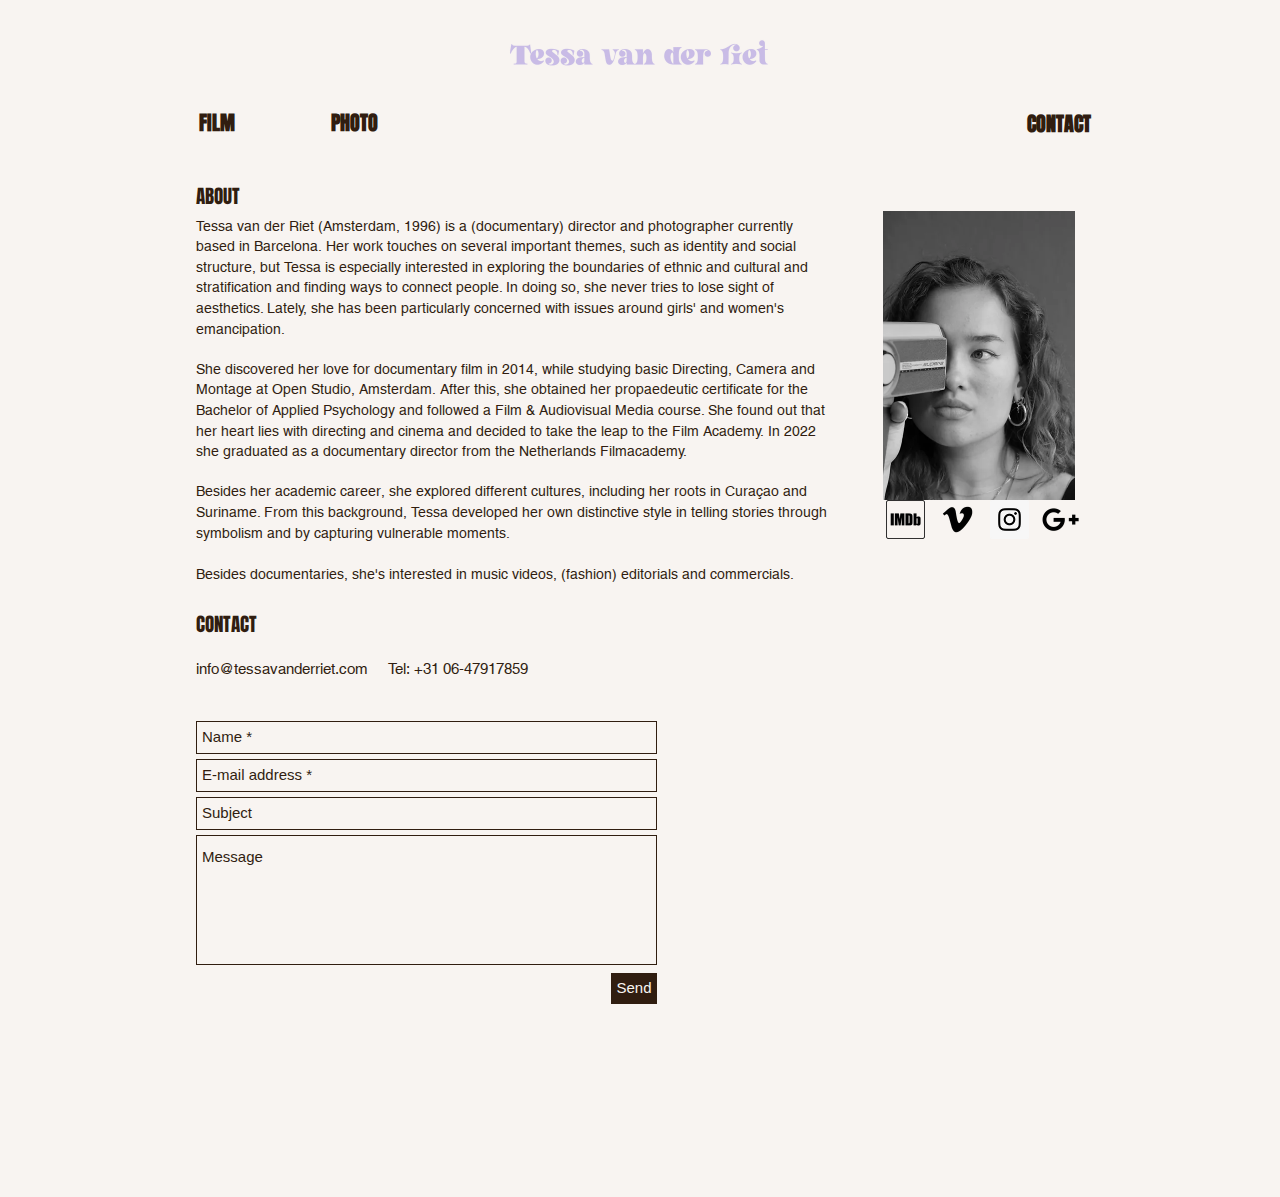
==== behind-the-camera.html @ 5d131ea7 "web icon added every page" ====
<!DOCTYPE html>
<html lang="nl">
<head>
  
  <meta charset='utf-8'>
  <meta name="viewport" content="width=device-width, initial-scale=1" id="SpixDesktopViewport" />
  <meta http-equiv="X-UA-Compatible" content="IE=edge">
  <meta name="generator" content="Spix.com Website Builder"/>

  <!-- Initial CSS -->
  <style>
    a,
    abbr,
    acronym,
    address,
    applet,
    b,
    big,
    blockquote,
    body,
    button,
    caption,
    center,
    cite,
    code,
    dd,
    del,
    dfn,
    div,
    dl,
    dt,
    em,
    fieldset,
    font,
    footer,
    form,
    h1,
    h2,
    h3,
    h4,
    h5,
    h6,
    header,
    html,
    i,
    iframe,
    img,
    ins,
    kbd,
    label,
    legend,
    li,
    nav,
    object,
    ol,
    p,
    pre,
    q,
    s,
    samp,
    section,
    small,
    span,
    strike,
    strong,
    sub,
    sup,
    table,
    tbody,
    td,
    tfoot,
    th,
    thead,
    title,
    tr,
    tt,
    u,
    ul,
    var {
      background: transparent;
      border: 0;
      margin: 0;
      outline: 0;
      padding: 0;
      vertical-align: baseline
    }
  
    body {
      font-family: Arial, Helvetica, sans-serif;
      font-size: 10px
    }
  
    input,
    select,
    textarea {
      box-sizing: border-box;
      font-family: Helvetica, Arial, sans-serif
    }
  
    ol,
    ul {
      list-style: none
    }
  
    blockquote,
    q {
      quotes: none
    }
  
    ins {
      text-decoration: none
    }
  
    del {
      text-decoration: line-through
    }
  
    table {
      border-collapse: collapse;
      border-spacing: 0
    }
  
    a {
      cursor: pointer;
      text-decoration: none
    }
  
    body,
    html {
      height: 100%
    }
  
    body {
      overflow-x: auto;
      overflow-y: scroll
    }
  
    .testStyles {
      overflow-y: hidden
    }
  
    .reset-button {
      -webkit-appearance: none;
      background: none;
      border: 0;
      color: inherit;
      font: inherit;
      line-height: normal;
      outline: 0;
      overflow: visible;
      padding: 0;
      -webkit-user-select: none;
      -moz-user-select: none;
      -ms-user-select: none
    }
  
    :focus {
      outline: none
    }
  
    body.device-mobile-optimized {
      overflow-x: hidden;
      overflow-y: scroll
    }
  
    body.device-mobile-optimized:not(.responsive) #SITE_CONTAINER {
      margin-left: auto;
      margin-right: auto;
      overflow-x: visible;
      position: relative;
      width: 320px
    }
  
    body.device-mobile-optimized:not(.responsive):not(.blockSiteScrolling) #SITE_CONTAINER {
      margin-top: 0
    }
  
    body.device-mobile-optimized>* {
      max-width: 100% !important
    }
  
    body.device-mobile-optimized #site-root {
      overflow-x: hidden;
      overflow-y: hidden
    }
  
    @supports(overflow:clip) {
      body.device-mobile-optimized.dont-overflow-hidden-site-root #site-root {
        overflow-x: clip;
        overflow-y: clip
      }
    }
  
    body.device-mobile-non-optimized #SITE_CONTAINER #site-root {
      overflow-x: hidden;
      overflow-y: auto
    }
  
    body.device-mobile-non-optimized.fullScreenMode {
      background-color: #5f6360
    }
  
    body.device-mobile-non-optimized.fullScreenMode #MOBILE_ACTIONS_MENU,
    body.device-mobile-non-optimized.fullScreenMode #SITE_BACKGROUND,
    body.device-mobile-non-optimized.fullScreenMode #site-root,
    body.fullScreenMode #Spix_ADS {
      visibility: hidden
    }
  
    body.fullScreenMode {
      overflow-x: hidden !important;
      overflow-y: hidden !important
    }
  
    body.fullScreenMode.device-mobile-optimized #TINY_MENU {
      opacity: 0;
      pointer-events: none
    }
  
    body.fullScreenMode-scrollable.device-mobile-optimized {
      overflow-x: hidden !important;
      overflow-y: auto !important
    }
  
    body.fullScreenMode-scrollable.device-mobile-optimized #masterPage,
    body.fullScreenMode-scrollable.device-mobile-optimized #site-root {
      overflow-x: hidden !important;
      overflow-y: hidden !important
    }
  
    body.fullScreenMode-scrollable.device-mobile-optimized #SITE_BACKGROUND,
    body.fullScreenMode-scrollable.device-mobile-optimized #masterPage {
      height: auto !important
    }
  
    body.fullScreenMode-scrollable.device-mobile-optimized #masterPage.mesh-layout {
      height: 0 !important
    }
  
    body.blockSiteScrolling {
      overflow: hidden;
      position: fixed;
      width: 100%
    }
  
    body.blockSiteScrolling #SITE_CONTAINER {
      margin-top: calc(var(--blocked-site-scroll-margin-top)*-1)
    }
  
    body.blockSiteScrolling:not(.responsive) #Spix_ADS {
      margin-top: var(--blocked-site-scroll-margin-top)
    }
  
    .fullScreenOverlay {
      bottom: 0;
      display: flex;
      justify-content: center;
      left: 0;
      overflow-y: hidden;
      position: fixed;
      right: 0;
      top: -60px;
      z-index: 1005
    }
  
    .fullScreenOverlay>.fullScreenOverlayContent {
      bottom: 0;
      left: 0;
      margin: 0 auto;
      overflow: hidden;
      position: absolute;
      right: 0;
      top: 60px;
      transform: translateZ(0)
    }
  
    [data-mesh-id$=centeredContent],
    [data-mesh-id$=form],
    [data-mesh-id$=inlineContent] {
      pointer-events: none;
      position: relative
    }
  
    [data-mesh-id$=-gridWrapper],
    [data-mesh-id$=-rotated-wrapper] {
      pointer-events: none
    }
  
    [data-mesh-id$=-gridContainer]>*,
    [data-mesh-id$=-rotated-wrapper]>*,
    [data-mesh-id$=inlineContent]>:not([data-mesh-id$=-gridContainer]) {
      pointer-events: auto
    }
  
    .device-mobile-optimized #masterPage.mesh-layout #SOSP_CONTAINER_CUSTOM_ID {
      grid-area: 2/1/3/2;
      -ms-grid-row: 2;
      position: relative
    }
  
    #masterPage.mesh-layout {
      -ms-grid-rows: max-content max-content min-content max-content;
      -ms-grid-columns: 100%;
      align-items: start;
      display: -ms-grid;
      display: grid;
      grid-template-columns: 100%;
      grid-template-rows: max-content max-content min-content max-content;
      justify-content: stretch
    }
  
    #masterPage.mesh-layout #PAGES_CONTAINER,
    #masterPage.mesh-layout #SITE_FOOTER-placeholder,
    #masterPage.mesh-layout #SITE_FOOTER_WRAPPER,
    #masterPage.mesh-layout #SITE_HEADER-placeholder,
    #masterPage.mesh-layout #SITE_HEADER_WRAPPER,
    #masterPage.mesh-layout #SOSP_CONTAINER_CUSTOM_ID[data-state~=mobileView],
    #masterPage.mesh-layout #soapAfterPagesContainer,
    #masterPage.mesh-layout #soapBeforePagesContainer {
      -ms-grid-row-align: start;
      -ms-grid-column-align: start;
      -ms-grid-column: 1
    }
  
    #masterPage.mesh-layout #SITE_HEADER-placeholder,
    #masterPage.mesh-layout #SITE_HEADER_WRAPPER {
      grid-area: 1/1/2/2;
      -ms-grid-row: 1
    }
  
    #masterPage.mesh-layout #PAGES_CONTAINER,
    #masterPage.mesh-layout #soapAfterPagesContainer,
    #masterPage.mesh-layout #soapBeforePagesContainer {
      grid-area: 3/1/4/2;
      -ms-grid-row: 3
    }
  
    #masterPage.mesh-layout #soapAfterPagesContainer,
    #masterPage.mesh-layout #soapBeforePagesContainer {
      width: 100%
    }
  
    #masterPage.mesh-layout #PAGES_CONTAINER {
      align-self: stretch
    }
  
    #masterPage.mesh-layout main#PAGES_CONTAINER {
      display: block
    }
  
    #masterPage.mesh-layout #SITE_FOOTER-placeholder,
    #masterPage.mesh-layout #SITE_FOOTER_WRAPPER {
      grid-area: 4/1/5/2;
      -ms-grid-row: 4
    }
  
    #masterPage.mesh-layout #SITE_PAGES,
    #masterPage.mesh-layout [data-mesh-id=PAGES_CONTAINERcenteredContent],
    #masterPage.mesh-layout [data-mesh-id=PAGES_CONTAINERinlineContent] {
      height: 100%
    }
  
    #masterPage.mesh-layout.desktop>* {
      width: 100%
    }
  
    #masterPage.mesh-layout #PAGES_CONTAINER,
    #masterPage.mesh-layout #SITE_FOOTER,
    #masterPage.mesh-layout #SITE_FOOTER_WRAPPER,
    #masterPage.mesh-layout #SITE_HEADER,
    #masterPage.mesh-layout #SITE_HEADER_WRAPPER,
    #masterPage.mesh-layout #SITE_PAGES,
    #masterPage.mesh-layout #masterPageinlineContent,
    #site-root {
      position: relative
    }
  
    #site-root {
      margin: 0 auto;
      min-height: 100%;
      top: var(--Spix-ads-top-height)
    }
  
    #site-root img:not([src]) {
      visibility: hidden
    }
  
    #site-root svg img:not([src]) {
      visibility: visible
    }
  
    body:not(.responsive) #site-root {
      min-width: var(--site-width);
      width: 100%
    }
  
    #SITE_CONTAINER {
      position: relative
    }
  
    .auto-generated-link {
      color: inherit
    }
  
    body:not([data-js-loaded]) [data-hide-prejs] {
      visibility: hidden
    }
  
    #SCROLL_TO_BOTTOM,
    #SCROLL_TO_TOP {
      height: 0
    }
  
    .has-click-trigger {
      cursor: pointer
    }
  
    [data-z-counter] {
      z-index: 0
    }
  
    [data-z-counter="0"] {
      z-index: auto
    }
  
    .SpixSiteProperties {
      -webkit-font-smoothing: antialiased;
      -moz-osx-font-smoothing: grayscale
    }
  </style>


<!-- render-head end -->
<!--render body head beginning-->

<style id="topbar">
  .YzqVVZ {
    overflow: visible;
    position: relative
  }

  .mwF7X1 {
    -webkit-backface-visibility: hidden;
    backface-visibility: hidden
  }

  .YGilLk {
    cursor: pointer
  }

  .HlRz5e {
    display: block;
    height: 100%;
    width: 100%
  }

  .HlRz5e img {
    max-width: var(--Spix-img-max-width, 100%)
  }

  .HlRz5e[data-animate-blur] img {
    filter: blur(9px);
    transition: filter .8s ease-in
  }

  .HlRz5e[data-animate-blur] img[data-load-done] {
    filter: none
  }

  .I5zqsT {
    display: block
  }

  .I5zqsT,
  .MW5IWV {
    height: 100%;
    width: 100%
  }

  .MW5IWV {
    left: 0;
    -webkit-mask-image: var(--mask-image, none);
    mask-image: var(--mask-image, none);
    -webkit-mask-position: var(--mask-position, 0);
    mask-position: var(--mask-position, 0);
    -webkit-mask-repeat: var(--mask-repeat, no-repeat);
    mask-repeat: var(--mask-repeat, no-repeat);
    -webkit-mask-size: var(--mask-size, 100%);
    mask-size: var(--mask-size, 100%);
    overflow: hidden;
    pointer-events: var(--fill-layer-background-media-pointer-events);
    position: absolute;
    top: 0
  }

  .MW5IWV.N3eg0s {
    clip: rect(0, auto, auto, 0)
  }

  .MW5IWV .Kv1aVt {
    height: 100%;
    position: absolute;
    top: 0;
    width: 100%
  }

  .MW5IWV .dLPlxY {
    height: var(--fill-layer-image-height, 100%);
    opacity: var(--fill-layer-image-opacity)
  }

  .MW5IWV .dLPlxY img {
    height: 100%;
    width: 100%
  }

  @supports(-webkit-hyphens:none) {
    .MW5IWV.N3eg0s {
      clip: auto;
      -webkit-clip-path: inset(0)
    }
  }

  .VgO9Yg {
    height: 100%
  }

  .LWbAav {
    background-color: var(--bg-overlay-color);
    background-image: var(--bg-gradient)
  }

  .K_YxMd,
  .yK6aSC {
    opacity: var(--fill-layer-video-opacity)
  }

  .NGjcJN {
    bottom: var(--media-padding-bottom);
    height: var(--media-padding-height);
    position: absolute;
    top: var(--media-padding-top);
    width: 100%
  }

  .mNGsUM {
    transform: scale(var(--scale, 1));
    transition: var(--transform-duration, transform 0s)
  }

  .K_YxMd {
    height: 100%;
    position: relative;
    width: 100%
  }

  .bX9O_S {
    -webkit-clip-path: var(--fill-layer-clip);
    clip-path: var(--fill-layer-clip)
  }

  .Z_wCwr,
  .bX9O_S {
    position: absolute;
    top: 0
  }

  .Jxk_UL img,
  .Z_wCwr,
  .bX9O_S {
    height: 100%;
    width: 100%
  }

  .K8MSra {
    opacity: 0
  }

  .K8MSra,
  .YTb3b4 {
    position: absolute;
    top: 0
  }

  .YTb3b4 {
    height: 0;
    left: 0;
    overflow: hidden;
    width: 0
  }

  .SUz0WK {
    left: 0;
    pointer-events: var(--fill-layer-background-media-pointer-events);
    position: var(--fill-layer-background-media-position)
  }

  .FNxOn5,
  .SUz0WK,
  .m4khSP {
    height: 100%;
    top: 0;
    width: 100%
  }

  .FNxOn5 {
    position: absolute
  }

  .m4khSP {
    background-color: var(--fill-layer-background-overlay-color);
    opacity: var(--fill-layer-background-overlay-blend-opacity-fallback, 1);
    position: var(--fill-layer-background-overlay-position);
    transform: var(--fill-layer-background-overlay-transform)
  }

  @supports(mix-blend-mode:overlay) {
    .m4khSP {
      mix-blend-mode: var(--fill-layer-background-overlay-blend-mode);
      opacity: var(--fill-layer-background-overlay-blend-opacity, 1)
    }
  }

  ._C0cVf {
    bottom: 0;
    left: 0;
    position: absolute;
    right: 0;
    top: 0;
    width: 100%
  }

  .hFwGTD {
    transform: translateY(-100%);
    transition: .2s ease-in
  }

  .IQgXoP {
    transition: .2s
  }

  .Nr3Nid {
    opacity: 0;
    transition: .2s ease-in
  }

  .Nr3Nid.l4oO6c {
    z-index: -1 !important
  }

  .iQuoC4 {
    opacity: 1;
    transition: .2s
  }

  .CJF7A2 {
    height: auto
  }

  .CJF7A2,
  .U4Bvut {
    position: relative;
    width: 100%
  }

  :host(:not(.device-mobile-optimized)) .G5K6X8,
  body:not(.device-mobile-optimized) .G5K6X8 {
    margin-left: calc((100% - var(--site-width))/2);
    width: var(--site-width)
  }

  .xU8fqS[data-focuscycled=active] {
    outline: 1px solid transparent
  }

  .xU8fqS[data-focuscycled=active]:not(:focus-within) {
    outline: 2px solid transparent;
    transition: outline .01s ease
  }

  .xU8fqS ._4XcTfy {
    background-color: var(--screenwidth-corvid-background-color, rgba(var(--bg, var(--color_11)), var(--alpha-bg, 1)));
    border-bottom: var(--brwb, 0) solid var(--screenwidth-corvid-border-color, rgba(var(--brd, var(--color_15)), var(--alpha-brd, 1)));
    border-top: var(--brwt, 0) solid var(--screenwidth-corvid-border-color, rgba(var(--brd, var(--color_15)), var(--alpha-brd, 1)));
    bottom: 0;
    box-shadow: var(--shd, 0 0 5px rgba(0, 0, 0, .7));
    left: 0;
    position: absolute;
    right: 0;
    top: 0
  }

  .xU8fqS .gUbusX {
    background-color: rgba(var(--bgctr, var(--color_11)), var(--alpha-bgctr, 1));
    border-radius: var(--rd, 0);
    bottom: var(--brwb, 0);
    top: var(--brwt, 0)
  }

  .xU8fqS .G5K6X8,
  .xU8fqS .gUbusX {
    left: 0;
    position: absolute;
    right: 0
  }

  .xU8fqS .G5K6X8 {
    bottom: 0;
    top: 0
  }

  :host(.device-mobile-optimized) .xU8fqS .G5K6X8,
  body.device-mobile-optimized .xU8fqS .G5K6X8 {
    left: 10px;
    right: 10px
  }

  .SPY_vo {
    pointer-events: none
  }

  .BmZ5pC {
    height: 100%;
    min-height: calc(100vh - var(--Spix-ads-height));
    min-width: var(--site-width);
    position: var(--bg-position);
    top: var(--Spix-ads-height);
    width: 100%
  }

  .zKbzSQ {
    touch-action: manipulation
  }

  .kuTaGy {
    align-items: center;
    box-sizing: border-box;
    display: flex;
    justify-content: var(--label-align);
    min-width: 100%;
    text-align: initial;
    width: -moz-max-content;
    width: max-content
  }

  .kuTaGy:before {
    max-width: var(--margin-left, 0)
  }

  .kuTaGy:after,
  .kuTaGy:before {
    align-self: stretch;
    content: "";
    flex-grow: 1
  }

  .kuTaGy:after {
    max-width: var(--margin-right, 0)
  }

  .R6ex7N {
    height: 100%
  }

  .R6ex7N .kuTaGy {
    border-radius: var(--corvid-border-radius, var(--rd, 0));
    bottom: 0;
    box-shadow: var(--shd, 0 1px 4px rgba(0, 0, 0, .6));
    left: 0;
    position: absolute;
    right: 0;
    top: 0;
    transition: var(--trans1, border-color .4s ease 0s, background-color .4s ease 0s)
  }

  .R6ex7N .kuTaGy:link,
  .R6ex7N .kuTaGy:visited {
    border-color: transparent
  }

  .R6ex7N .M3I7Z2 {
    color: var(--corvid-color, rgb(var(--txt, var(--color_15))));
    font: var(--fnt, var(--font_5));
    margin: 0;
    position: relative;
    transition: var(--trans2, color .4s ease 0s);
    white-space: nowrap
  }

  .R6ex7N[aria-disabled=false] .kuTaGy {
    background-color: var(--corvid-background-color, rgba(var(--bg, var(--color_17)), var(--alpha-bg, 1)));
    border: solid var(--corvid-border-color, rgba(var(--brd, var(--color_15)), var(--alpha-brd, 1))) var(--corvid-border-width, var(--brw, 0));
    cursor: pointer !important
  }

  :host(.device-mobile-optimized) .R6ex7N[aria-disabled=false]:active .kuTaGy,
  body.device-mobile-optimized .R6ex7N[aria-disabled=false]:active .kuTaGy {
    background-color: rgba(var(--bgh, var(--color_18)), var(--alpha-bgh, 1));
    border-color: rgba(var(--brdh, var(--color_15)), var(--alpha-brdh, 1))
  }

  :host(.device-mobile-optimized) .R6ex7N[aria-disabled=false]:active .M3I7Z2,
  body.device-mobile-optimized .R6ex7N[aria-disabled=false]:active .M3I7Z2 {
    color: rgb(var(--txth, var(--color_15)))
  }

  :host(:not(.device-mobile-optimized)) .R6ex7N[aria-disabled=false]:hover .kuTaGy,
  body:not(.device-mobile-optimized) .R6ex7N[aria-disabled=false]:hover .kuTaGy {
    background-color: rgba(var(--bgh, var(--color_18)), var(--alpha-bgh, 1));
    border-color: rgba(var(--brdh, var(--color_15)), var(--alpha-brdh, 1))
  }

  :host(:not(.device-mobile-optimized)) .R6ex7N[aria-disabled=false]:hover .M3I7Z2,
  body:not(.device-mobile-optimized) .R6ex7N[aria-disabled=false]:hover .M3I7Z2 {
    color: rgb(var(--txth, var(--color_15)))
  }

  .R6ex7N[aria-disabled=true] .kuTaGy {
    background-color: rgba(var(--bgd, 204, 204, 204), var(--alpha-bgd, 1));
    border-color: rgba(var(--brdd, 204, 204, 204), var(--alpha-brdd, 1));
    border-style: solid;
    border-width: var(--corvid-border-width, var(--brw, 0))
  }

  .R6ex7N[aria-disabled=true] .M3I7Z2 {
    color: rgb(var(--txtd, 255, 255, 255))
  }

  .U2uNPe {
    align-items: center;
    box-sizing: border-box;
    display: flex;
    justify-content: var(--label-align);
    min-width: 100%;
    text-align: initial;
    width: -moz-max-content;
    width: max-content
  }

  .U2uNPe:before {
    max-width: var(--margin-left, 0)
  }

  .U2uNPe:after,
  .U2uNPe:before {
    align-self: stretch;
    content: "";
    flex-grow: 1
  }

  .U2uNPe:after {
    max-width: var(--margin-right, 0)
  }

  .S3GIZZ[aria-disabled=false] .U2uNPe {
    cursor: pointer
  }

  :host(.device-mobile-optimized) .S3GIZZ[aria-disabled=false]:active .CQ3ICl,
  body.device-mobile-optimized .S3GIZZ[aria-disabled=false]:active .CQ3ICl {
    color: rgb(var(--txth, var(--color_15)));
    transition: var(--trans, color .4s ease 0s)
  }

  :host(:not(.device-mobile-optimized)) .S3GIZZ[aria-disabled=false]:hover .CQ3ICl,
  body:not(.device-mobile-optimized) .S3GIZZ[aria-disabled=false]:hover .CQ3ICl {
    color: rgb(var(--txth, var(--color_15)));
    transition: var(--trans, color .4s ease 0s)
  }

  .S3GIZZ .U2uNPe {
    bottom: 0;
    left: 0;
    position: absolute;
    right: 0;
    top: 0
  }

  .S3GIZZ .CQ3ICl {
    color: var(--corvid-color, rgb(var(--txt, var(--color_15))));
    font: var(--fnt, var(--font_5));
    transition: var(--trans, color .4s ease 0s);
    white-space: nowrap
  }

  .S3GIZZ[aria-disabled=true] .CQ3ICl {
    color: rgb(var(--txtd, 255, 255, 255))
  }

  :host(:not(.device-mobile-optimized)) .Lw0u6i,
  body:not(.device-mobile-optimized) .Lw0u6i {
    --display: flex;
    display: var(--display)
  }

  :host(:not(.device-mobile-optimized)) .So7Ias,
  body:not(.device-mobile-optimized) .So7Ias {
    display: flex;
    margin: 0 auto;
    position: relative;
    width: calc(100% - var(--padding)*2)
  }

  :host(:not(.device-mobile-optimized)) .So7Ias>*,
  body:not(.device-mobile-optimized) .So7Ias>* {
    flex: var(--column-flex) 1 0%;
    left: 0;
    margin-bottom: var(--padding);
    margin-left: var(--margin);
    margin-top: var(--padding);
    min-width: 0;
    position: relative;
    top: 0
  }

  :host(:not(.device-mobile-optimized)) .So7Ias>:first-child,
  body:not(.device-mobile-optimized) .So7Ias>:first-child {
    margin-left: 0
  }

  :host(.device-mobile-optimized) .So7Ias,
  body.device-mobile-optimized .So7Ias {
    display: block;
    padding: var(--padding) 0;
    position: relative
  }

  :host(.device-mobile-optimized) .So7Ias>*,
  body.device-mobile-optimized .So7Ias>* {
    margin-bottom: var(--margin);
    position: relative
  }

  :host(.device-mobile-optimized) .So7Ias>:first-child,
  body.device-mobile-optimized .So7Ias>:first-child {
    margin-top: var(--firstChildMarginTop, 0)
  }

  :host(.device-mobile-optimized) .So7Ias>:last-child,
  body.device-mobile-optimized .So7Ias>:last-child {
    margin-bottom: var(--lastChildMarginBottom, var(--margin))
  }

  .qby0Dy {
    -webkit-backface-visibility: hidden;
    backface-visibility: hidden
  }

  .dkukWC {
    --divider-pin-height__: min(1, calc(var(--divider-layers-pin-factor__) + 1));
    --divider-pin-layer-height__: var(--divider-layers-pin-factor__);
    --divider-pin-border__: min(1, calc(var(--divider-layers-pin-factor__) / -1 + 1));
    height: calc(var(--divider-height__) + var(--divider-pin-height__)*var(--divider-layers-size__)*var(--divider-layers-y__))
  }

  .dkukWC,
  .dkukWC .FRCqDF {
    left: 0;
    position: absolute;
    width: 100%
  }

  .dkukWC .FRCqDF {
    --divider-layer-i__: var(--divider-layer-i, 0);
    background-position: left calc(50% + var(--divider-offset-x__) + var(--divider-layers-x__)*var(--divider-layer-i__)) bottom;
    background-repeat: repeat-x;
    border-bottom-style: solid;
    border-bottom-width: calc(var(--divider-pin-border__)*var(--divider-layer-i__)*var(--divider-layers-y__));
    height: calc(var(--divider-height__) + var(--divider-pin-layer-height__)*var(--divider-layer-i__)*var(--divider-layers-y__));
    opacity: calc(1 - var(--divider-layer-i__)/(var(--divider-layer-i__) + 1))
  }

  .xnZvZH {
    --divider-height__: var(--divider-top-height, auto);
    --divider-offset-x__: var(--divider-top-offset-x, 0px);
    --divider-layers-size__: var(--divider-top-layers-size, 0);
    --divider-layers-y__: var(--divider-top-layers-y, 0px);
    --divider-layers-x__: var(--divider-top-layers-x, 0px);
    --divider-layers-pin-factor__: var(--divider-top-layers-pin-factor, 0);
    border-top: var(--divider-top-padding, 0) solid var(--divider-top-color, currentColor);
    opacity: var(--divider-top-opacity, 1);
    top: 0;
    transform: var(--divider-top-flip, scaleY(-1))
  }

  .xnZvZH .FRCqDF {
    background-image: var(--divider-top-image, none);
    background-size: var(--divider-top-size, contain);
    border-color: var(--divider-top-color, currentColor);
    bottom: 0;
    filter: var(--divider-top-filter, none)
  }

  .MBOSCN {
    --divider-height__: var(--divider-bottom-height, auto);
    --divider-offset-x__: var(--divider-bottom-offset-x, 0px);
    --divider-layers-size__: var(--divider-bottom-layers-size, 0);
    --divider-layers-y__: var(--divider-bottom-layers-y, 0px);
    --divider-layers-x__: var(--divider-bottom-layers-x, 0px);
    --divider-layers-pin-factor__: var(--divider-bottom-layers-pin-factor, 0);
    border-bottom: var(--divider-bottom-padding, 0) solid var(--divider-bottom-color, currentColor);
    bottom: 0;
    opacity: var(--divider-bottom-opacity, 1);
    transform: var(--divider-bottom-flip, none)
  }

  .MBOSCN .FRCqDF {
    background-image: var(--divider-bottom-image, none);
    background-size: var(--divider-bottom-size, contain);
    border-color: var(--divider-bottom-color, currentColor);
    bottom: 0;
    filter: var(--divider-bottom-filter, none)
  }

  .nTOEE9 {
    height: 100%;
    overflow: hidden;
    width: 100%
  }

  .nTOEE9.sqUyGm:hover {
    cursor: url([data-uri]), auto
  }

  .nTOEE9.C_JY0G:hover {
    cursor: url([data-uri]), auto
  }

  .rYiAuL {
    cursor: pointer
  }

  .gSXewE {
    height: 0;
    left: 0;
    overflow: hidden;
    position: absolute;
    top: 0;
    width: 0
  }

  .j7pOnl {
    box-sizing: border-box;
    height: 100%;
    width: 100%
  }

  .BI8PVQ {
    min-height: var(--image-min-height);
    min-width: var(--image-min-width)
  }

  .BI8PVQ img {
    filter: var(--filter-effect-svg-url);
    -webkit-mask-image: var(--mask-image, none);
    mask-image: var(--mask-image, none);
    -webkit-mask-position: var(--mask-position, 0);
    mask-position: var(--mask-position, 0);
    -webkit-mask-repeat: var(--mask-repeat, no-repeat);
    mask-repeat: var(--mask-repeat, no-repeat);
    -webkit-mask-size: var(--mask-size, 100% 100%);
    mask-size: var(--mask-size, 100% 100%);
    -o-object-position: var(--object-position);
    object-position: var(--object-position)
  }

  .MazNVa {
    left: var(--left, auto);
    position: var(--position-fixed, static);
    top: var(--top, auto);
    z-index: var(--z-index, auto)
  }

  .MazNVa .BI8PVQ img {
    box-shadow: 0 0 0 #000;
    position: static;
    -webkit-user-select: none;
    -moz-user-select: none;
    -ms-user-select: none;
    user-select: none
  }

  .MazNVa .j7pOnl {
    display: block;
    overflow: hidden
  }

  .MazNVa .BI8PVQ {
    overflow: hidden
  }

  .c7cMWz {
    bottom: 0;
    left: 0;
    position: absolute;
    right: 0;
    top: 0
  }

  .FVGvCX {
    height: auto;
    position: relative;
    width: 100%
  }

  body:not(.responsive) .zK7MhX {
    align-self: start;
    grid-area: 1/1/1/1;
    height: 100%;
    justify-self: stretch;
    left: 0;
    position: relative
  }

  :host(:not(.device-mobile-optimized)) .c7cMWz,
  body:not(.device-mobile-optimized) .c7cMWz {
    margin-left: calc((100% - var(--site-width))/2);
    width: var(--site-width)
  }

  .fEm0Bo .c7cMWz {
    background-color: rgba(var(--bg, var(--color_11)), var(--alpha-bg, 1));
    overflow: hidden
  }

  :host(.device-mobile-optimized) .c7cMWz,
  body.device-mobile-optimized .c7cMWz {
    left: 10px;
    right: 10px
  }

  .PFkO7r {
    bottom: 0;
    left: 0;
    position: absolute;
    right: 0;
    top: 0
  }

  .HT5ybB {
    height: auto;
    position: relative;
    width: 100%
  }

  body:not(.responsive) .dBAkHi {
    align-self: start;
    grid-area: 1/1/1/1;
    height: 100%;
    justify-self: stretch;
    left: 0;
    position: relative
  }

  :host(:not(.device-mobile-optimized)) .PFkO7r,
  body:not(.device-mobile-optimized) .PFkO7r {
    margin-left: calc((100% - var(--site-width))/2);
    width: var(--site-width)
  }

  :host(.device-mobile-optimized) .PFkO7r,
  body.device-mobile-optimized .PFkO7r {
    left: 10px;
    right: 10px
  }
</style>
<style id="info&media">
  .StylableButton2545352419__root {
    -archetype: box;
    border: none;
    box-sizing: border-box;
    cursor: pointer;
    display: block;
    height: 100%;
    min-height: 10px;
    min-width: 10px;
    padding: 0;
    touch-action: manipulation;
    width: 100%
  }

  .StylableButton2545352419__root[disabled] {
    pointer-events: none
  }

  .StylableButton2545352419__root.StylableButton2545352419--hasBackgroundColor {
    background-color: var(--corvid-background-color) !important
  }

  .StylableButton2545352419__root.StylableButton2545352419--hasBorderColor {
    border-color: var(--corvid-border-color) !important
  }

  .StylableButton2545352419__root.StylableButton2545352419--hasBorderRadius {
    border-radius: var(--corvid-border-radius) !important
  }

  .StylableButton2545352419__root.StylableButton2545352419--hasBorderWidth {
    border-width: var(--corvid-border-width) !important
  }

  .StylableButton2545352419__root.StylableButton2545352419--hasColor,
  .StylableButton2545352419__root.StylableButton2545352419--hasColor .StylableButton2545352419__label {
    color: var(--corvid-color) !important
  }

  .StylableButton2545352419__link {
    -archetype: box;
    box-sizing: border-box;
    color: #000;
    text-decoration: none
  }

  .StylableButton2545352419__container {
    align-items: center;
    display: flex;
    flex-basis: auto;
    flex-direction: row;
    flex-grow: 1;
    height: 100%;
    justify-content: center;
    overflow: hidden;
    transition: all .2s ease, visibility 0s;
    width: 100%
  }

  .StylableButton2545352419__label {
    -archetype: text;
    -controller-part-type: LayoutChildDisplayDropdown, LayoutFlexChildSpacing(first);
    max-width: 100%;
    min-width: 1.8em;
    overflow: hidden;
    text-align: center;
    text-overflow: ellipsis;
    transition: inherit;
    white-space: nowrap
  }

  .StylableButton2545352419__root.StylableButton2545352419--isMaxContent .StylableButton2545352419__label {
    text-overflow: unset
  }

  .StylableButton2545352419__root.StylableButton2545352419--isWrapText .StylableButton2545352419__label {
    min-width: 10px;
    overflow-wrap: break-word;
    white-space: break-spaces;
    word-break: break-word
  }

  .StylableButton2545352419__icon {
    -archetype: icon;
    -controller-part-type: LayoutChildDisplayDropdown, LayoutFlexChildSpacing(last);
    flex-shrink: 0;
    height: 50px;
    min-width: 1px;
    transition: inherit
  }

  .StylableButton2545352419__icon.StylableButton2545352419--override {
    display: block !important
  }

  .StylableButton2545352419__icon svg,
  .StylableButton2545352419__icon>div {
    display: flex;
    height: inherit;
    width: inherit
  }

  .Vd6aQZ {
    overflow: hidden;
    padding: 0;
    pointer-events: none;
    white-space: nowrap
  }

  .mHZSwn {
    display: none
  }

  .nDEeB0 {
    cursor: pointer
  }

  .lvxhkV {
    bottom: 0;
    left: 0;
    position: absolute;
    right: 0;
    top: 0;
    width: 100%
  }

  .QJjwEo {
    transform: translateY(-100%);
    transition: .2s ease-in
  }

  .kdBXfh {
    transition: .2s
  }

  .MP52zt {
    opacity: 0;
    transition: .2s ease-in
  }

  .MP52zt.Bhu9m5 {
    z-index: -1 !important
  }

  .LVP8Wf {
    opacity: 1;
    transition: .2s
  }

  .VrZrC0 {
    height: auto
  }

  .VrZrC0,
  .cKxVkc {
    position: relative;
    width: 100%
  }

  :host(:not(.device-mobile-optimized)) .vlM3HR,
  body:not(.device-mobile-optimized) .vlM3HR {
    margin-left: calc((100% - var(--site-width))/2);
    width: var(--site-width)
  }

  .AT7o0U[data-focuscycled=active] {
    outline: 1px solid transparent
  }

  .AT7o0U[data-focuscycled=active]:not(:focus-within) {
    outline: 2px solid transparent;
    transition: outline .01s ease
  }

  .AT7o0U .vlM3HR {
    bottom: 0;
    left: 0;
    position: absolute;
    right: 0;
    top: 0
  }

  .HlRz5e {
    display: block;
    height: 100%;
    width: 100%
  }

  .HlRz5e img {
    max-width: var(--Spix-img-max-width, 100%)
  }

  .HlRz5e[data-animate-blur] img {
    filter: blur(9px);
    transition: filter .8s ease-in
  }

  .HlRz5e[data-animate-blur] img[data-load-done] {
    filter: none
  }

  .I5zqsT {
    display: block;
    height: 100%;
    width: 100%
  }

  .WzbAF8 .mpGTIt .O6KwRn {
    display: var(--item-display);
    height: var(--item-size);
    margin: var(--item-margin);
    width: var(--item-size)
  }

  .WzbAF8 .mpGTIt .O6KwRn:last-child {
    margin: 0
  }

  .WzbAF8 .mpGTIt .O6KwRn .oRtuWN {
    display: block
  }

  .WzbAF8 .mpGTIt .O6KwRn .oRtuWN .YaS0jR {
    height: var(--item-size);
    width: var(--item-size)
  }

  .WzbAF8 .mpGTIt {
    height: 100%;
    position: absolute;
    white-space: nowrap;
    width: 100%
  }

  :host(.device-mobile-optimized) .WzbAF8 .mpGTIt,
  body.device-mobile-optimized .WzbAF8 .mpGTIt {
    white-space: normal
  }

  .sNF2R0 {
    opacity: 0
  }

  .hLoBV3 {
    transition: opacity var(--transition-duration) cubic-bezier(.37, 0, .63, 1)
  }

  .Rdf41z,
  .hLoBV3 {
    opacity: 1
  }

  .ftlZWo {
    transition: opacity var(--transition-duration) cubic-bezier(.37, 0, .63, 1)
  }

  .ATGlOr,
  .ftlZWo {
    opacity: 0
  }

  .KQSXD0 {
    transition: opacity var(--transition-duration) cubic-bezier(.64, 0, .78, 0)
  }

  .KQSXD0,
  .pagQKE {
    opacity: 1
  }

  ._6zG5H {
    opacity: 0;
    transition: opacity var(--transition-duration) cubic-bezier(.22, 1, .36, 1)
  }

  .BB49uC {
    transform: translateX(100%)
  }

  .j9xE1V {
    transition: transform var(--transition-duration) cubic-bezier(.87, 0, .13, 1)
  }

  .ICs7Rs,
  .j9xE1V {
    transform: translateX(0)
  }

  .DxijZJ {
    transition: transform var(--transition-duration) cubic-bezier(.87, 0, .13, 1)
  }

  .B5kjYq,
  .DxijZJ {
    transform: translateX(-100%)
  }

  .cJijIV {
    transition: transform var(--transition-duration) cubic-bezier(.87, 0, .13, 1)
  }

  .cJijIV,
  .hOxaWM {
    transform: translateX(0)
  }

  .T9p3fN {
    transform: translateX(100%);
    transition: transform var(--transition-duration) cubic-bezier(.87, 0, .13, 1)
  }

  .qDxYJm {
    transform: translateY(100%)
  }

  .aA9V0P {
    transition: transform var(--transition-duration) cubic-bezier(.87, 0, .13, 1)
  }

  .YPXPAS,
  .aA9V0P {
    transform: translateY(0)
  }

  .Xf2zsA {
    transition: transform var(--transition-duration) cubic-bezier(.87, 0, .13, 1)
  }

  .Xf2zsA,
  .y7Kt7s {
    transform: translateY(-100%)
  }

  .EeUgMu {
    transition: transform var(--transition-duration) cubic-bezier(.87, 0, .13, 1)
  }

  .EeUgMu,
  .fdHrtm {
    transform: translateY(0)
  }

  .WIFaG4 {
    transform: translateY(100%);
    transition: transform var(--transition-duration) cubic-bezier(.87, 0, .13, 1)
  }

  body:not(.responsive) .JshATs {
    overflow-x: clip
  }

  .fcNEqv {
    display: grid;
    grid-template-columns: 1fr;
    grid-template-rows: 1fr;
    height: 100%
  }

  .fcNEqv>div {
    align-self: stretch !important;
    justify-self: stretch !important
  }

  .u9k3ts {
    bottom: 0;
    left: 0;
    position: absolute;
    right: 0;
    top: 0
  }

  .WQ4fSJ {
    cursor: pointer
  }

  .aizuI7 {
    -webkit-tap-highlight-color: rgba(0, 0, 0, 0);
    fill: var(--fill);
    fill-opacity: var(--fill-opacity);
    stroke: var(--stroke);
    stroke-opacity: var(--stroke-opacity);
    stroke-width: var(--stroke-width);
    filter: var(--drop-shadow, none);
    opacity: var(--opacity);
    transform: var(--flip)
  }

  .aizuI7,
  .aizuI7 svg {
    bottom: 0;
    left: 0;
    position: absolute;
    right: 0;
    top: 0
  }

  .aizuI7 svg {
    height: var(--svg-calculated-height, 100%);
    margin: auto;
    padding: var(--svg-calculated-padding, 0);
    width: var(--svg-calculated-width, 100%)
  }

  .TcoJIb * {
    vector-effect: non-scaling-stroke
  }

  .R8rhQA svg,
  .elfY4_ svg {
    overflow: visible !important
  }

  @supports(-webkit-hyphens:none) {
    .aizuI7.elfY4_ {
      will-change: filter
    }
  }

  ol.font_100,
  ul.font_100 {
    color: #080808;
    font-family: "Arial, Helvetica, sans-serif", serif;
    font-size: 10px;
    font-style: normal;
    font-variant: normal;
    font-weight: 400;
    letter-spacing: normal;
    line-height: normal;
    margin: 0;
    text-decoration: none
  }

  ol.font_100 li,
  ul.font_100 li {
    margin-bottom: 12px
  }

  ol.Spix-list-text-align,
  ul.Spix-list-text-align {
    list-style-position: inside
  }

  ol.Spix-list-text-align h1,
  ol.Spix-list-text-align h2,
  ol.Spix-list-text-align h3,
  ol.Spix-list-text-align h4,
  ol.Spix-list-text-align h5,
  ol.Spix-list-text-align h6,
  ol.Spix-list-text-align p,
  ul.Spix-list-text-align h1,
  ul.Spix-list-text-align h2,
  ul.Spix-list-text-align h3,
  ul.Spix-list-text-align h4,
  ul.Spix-list-text-align h5,
  ul.Spix-list-text-align h6,
  ul.Spix-list-text-align p {
    display: inline
  }

  .dZ1L9N {
    cursor: pointer
  }

  .m0paWe {
    clip: rect(0 0 0 0);
    border: 0;
    height: 1px;
    margin: -1px;
    overflow: hidden;
    padding: 0;
    position: absolute;
    width: 1px
  }

  .tz5f0K [data-attr-richtext-marker=true] table {
    border-collapse: collapse;
    margin: 15px 0;
    width: 100%
  }

  .tz5f0K [data-attr-richtext-marker=true] table td {
    padding: 12px;
    position: relative
  }

  .tz5f0K [data-attr-richtext-marker=true] table td:after {
    border-bottom: 1px solid currentColor;
    border-left: 1px solid currentColor;
    bottom: 0;
    content: "";
    left: 0;
    opacity: .2;
    position: absolute;
    right: 0;
    top: 0
  }

  .tz5f0K [data-attr-richtext-marker=true] table tr td:last-child:after {
    border-right: 1px solid currentColor
  }

  .tz5f0K [data-attr-richtext-marker=true] table tr:first-child td:after {
    border-top: 1px solid currentColor
  }

  .Mpd2QF {
    min-height: var(--min-height);
    min-width: var(--min-width)
  }

  .Mpd2QF .RpJUy_ {
    word-wrap: break-word;
    height: 100%;
    overflow-wrap: break-word;
    position: relative;
    width: 100%
  }

  .Mpd2QF .RpJUy_ ul {
    list-style: disc inside
  }

  .Mpd2QF .RpJUy_ li {
    margin-bottom: 12px
  }

  .BaOVQ8 blockquote,
  .BaOVQ8 h1,
  .BaOVQ8 h2,
  .BaOVQ8 h3,
  .BaOVQ8 h4,
  .BaOVQ8 h5,
  .BaOVQ8 h6,
  .BaOVQ8 p {
    letter-spacing: normal;
    line-height: normal
  }

  .KriRUO {
    min-height: var(--min-height);
    min-width: var(--min-width)
  }

  .KriRUO .RpJUy_ {
    word-wrap: break-word;
    height: 100%;
    overflow-wrap: break-word;
    position: relative;
    width: 100%
  }

  .KriRUO .RpJUy_ ol,
  .KriRUO .RpJUy_ ul {
    letter-spacing: normal;
    line-height: normal;
    margin-left: .5em;
    padding-left: 1.3em
  }

  .KriRUO .RpJUy_ ol[dir=rtl],
  .KriRUO .RpJUy_ ul[dir=rtl] {
    margin-right: .5em;
    padding-right: 1.3em
  }

  .KriRUO .RpJUy_ ul {
    list-style-type: disc
  }

  .KriRUO .RpJUy_ ol {
    list-style-type: decimal
  }

  .KriRUO .RpJUy_ ol[dir=rtl],
  .KriRUO .RpJUy_ ul[dir=rtl] {
    margin-right: .5em;
    padding-right: 1.3em
  }

  .KriRUO .RpJUy_ ol ul,
  .KriRUO .RpJUy_ ul ul {
    line-height: normal;
    list-style-type: circle
  }

  .KriRUO .RpJUy_ ol ol ul,
  .KriRUO .RpJUy_ ol ul ul,
  .KriRUO .RpJUy_ ul ol ul,
  .KriRUO .RpJUy_ ul ul ul {
    line-height: normal;
    list-style-type: square
  }

  .KriRUO .RpJUy_ li {
    font-style: inherit;
    font-weight: inherit;
    letter-spacing: normal;
    line-height: inherit
  }

  .KriRUO .RpJUy_ h1,
  .KriRUO .RpJUy_ h2,
  .KriRUO .RpJUy_ h3,
  .KriRUO .RpJUy_ h4,
  .KriRUO .RpJUy_ h5,
  .KriRUO .RpJUy_ h6,
  .KriRUO .RpJUy_ p {
    letter-spacing: normal;
    line-height: normal;
    margin: 0
  }

  .KriRUO .RpJUy_ a {
    color: inherit
  }

  .BaOVQ8,
  .KcpHeO {
    word-wrap: break-word;
    min-height: var(--min-height);
    min-width: var(--min-width);
    overflow-wrap: break-word;
    pointer-events: none;
    text-align: start
  }

  .BaOVQ8>*,
  .KcpHeO>* {
    pointer-events: auto
  }

  .BaOVQ8 li,
  .KcpHeO li {
    font-style: inherit;
    font-weight: inherit;
    letter-spacing: normal;
    line-height: inherit
  }

  .BaOVQ8 ol,
  .BaOVQ8 ul,
  .KcpHeO ol,
  .KcpHeO ul {
    letter-spacing: normal;
    line-height: normal;
    margin-left: .5em;
    margin-right: 0;
    padding-left: 1.3em;
    padding-right: 0
  }

  .BaOVQ8 ul,
  .KcpHeO ul {
    list-style-type: disc
  }

  .BaOVQ8 ol,
  .KcpHeO ol {
    list-style-type: decimal
  }

  .BaOVQ8 ol ul,
  .BaOVQ8 ul ul,
  .KcpHeO ol ul,
  .KcpHeO ul ul {
    list-style-type: circle
  }

  .BaOVQ8 ol ol ul,
  .BaOVQ8 ol ul ul,
  .BaOVQ8 ul ol ul,
  .BaOVQ8 ul ul ul,
  .KcpHeO ol ol ul,
  .KcpHeO ol ul ul,
  .KcpHeO ul ol ul,
  .KcpHeO ul ul ul {
    list-style-type: square
  }

  .BaOVQ8 ol[dir=rtl],
  .BaOVQ8 ol[dir=rtl] ol,
  .BaOVQ8 ol[dir=rtl] ul,
  .BaOVQ8 ul[dir=rtl],
  .BaOVQ8 ul[dir=rtl] ol,
  .BaOVQ8 ul[dir=rtl] ul,
  .KcpHeO ol[dir=rtl],
  .KcpHeO ol[dir=rtl] ol,
  .KcpHeO ol[dir=rtl] ul,
  .KcpHeO ul[dir=rtl],
  .KcpHeO ul[dir=rtl] ol,
  .KcpHeO ul[dir=rtl] ul {
    margin-left: 0;
    margin-right: .5em;
    padding-left: 0;
    padding-right: 1.3em
  }

  .BaOVQ8 blockquote,
  .BaOVQ8 h1,
  .BaOVQ8 h2,
  .BaOVQ8 h3,
  .BaOVQ8 h4,
  .BaOVQ8 h5,
  .BaOVQ8 h6,
  .BaOVQ8 p,
  .KcpHeO blockquote,
  .KcpHeO h1,
  .KcpHeO h2,
  .KcpHeO h3,
  .KcpHeO h4,
  .KcpHeO h5,
  .KcpHeO h6,
  .KcpHeO p {
    margin: 0
  }

  .BaOVQ8 a,
  .KcpHeO a {
    color: inherit
  }

  .big2ZD {
    display: grid;
    grid-template-columns: 1fr;
    grid-template-rows: 1fr;
    height: calc(100% - var(--Spix-ads-height));
    left: 0;
    margin-top: var(--Spix-ads-height);
    position: fixed;
    top: 0;
    width: 100%
  }

  .SHHiV9,
  .big2ZD {
    pointer-events: none;
    z-index: var(--pinned-layer-in-container, var(--above-all-in-container))
  }
</style>
<style id="contactinfoboxes">
  .KvoMHf.ErucfC[type=number]::-webkit-inner-spin-button {
    -webkit-appearance: none;
    -moz-appearance: none;
    margin: 0
  }

  .MpKiNN {
    --display: flex;
    display: var(--display);
    flex-direction: column;
    min-height: 25px;
    position: relative
  }

  .MpKiNN .pUnTVX {
    height: var(--inputHeight);
    position: relative
  }

  .MpKiNN .eXvLsN {
    align-items: center;
    display: flex;
    font: var(--fntprefix, normal normal normal 16px/1.4em helvetica-w01-roman);
    justify-content: center;
    left: 0;
    max-height: 100%;
    min-height: 100%;
    position: absolute;
    top: 0;
    width: 50px
  }

  .MpKiNN .KvoMHf,
  .MpKiNN .eXvLsN {
    color: var(--corvid-color, rgb(var(--txt, var(--color_15))))
  }

  .MpKiNN .KvoMHf {
    -webkit-appearance: none;
    -moz-appearance: none;
    background-color: var(--corvid-background-color, rgba(var(--bg, 255, 255, 255), var(--alpha-bg, 1)));
    border-color: var(--corvid-border-color, rgba(var(--brd, 227, 227, 227), var(--alpha-brd, 1)));
    border-radius: var(--corvid-border-radius, var(--rd, 0));
    border-style: solid;
    border-width: var(--corvid-border-width, var(--brw, 1px));
    box-shadow: var(--shd, 0 0 0 transparent);
    box-sizing: border-box !important;
    direction: var(--dir);
    font: var(--fnt, var(--font_8));
    margin: 0;
    max-width: 100%;
    min-height: var(--inputHeight);
    padding: var(--textPadding);
    text-align: var(--textAlign);
    text-overflow: ellipsis;
    width: 100%
  }

  .MpKiNN .KvoMHf[type=number] {
    -webkit-appearance: textfield;
    -moz-appearance: textfield;
    width: 100%
  }

  .MpKiNN .KvoMHf::-moz-placeholder {
    color: rgb(var(--txt2, var(--color_15)))
  }

  .MpKiNN .KvoMHf:-ms-input-placeholder {
    color: rgb(var(--txt2, var(--color_15)))
  }

  .MpKiNN .KvoMHf::placeholder {
    color: rgb(var(--txt2, var(--color_15)))
  }

  .MpKiNN .KvoMHf:hover {
    background-color: rgba(var(--bgh, 255, 255, 255), var(--alpha-bgh, 1));
    border-color: rgba(var(--brdh, 163, 217, 246), var(--alpha-brdh, 1));
    border-style: solid;
    border-width: var(--brwh, 1px)
  }

  .MpKiNN .KvoMHf:disabled {
    background-color: rgba(var(--bgd, 204, 204, 204), var(--alpha-bgd, 1));
    border-color: rgba(var(--brdd, 163, 217, 246), var(--alpha-brdd, 1));
    border-style: solid;
    border-width: var(--brwd, 1px);
    color: rgb(var(--txtd, 255, 255, 255))
  }

  .MpKiNN:not(.LyB02C) .KvoMHf:focus {
    background-color: rgba(var(--bgf, 255, 255, 255), var(--alpha-bgf, 1));
    border-color: rgba(var(--brdf, 163, 217, 246), var(--alpha-brdf, 1));
    border-style: solid;
    border-width: var(--brwf, 1px)
  }

  .MpKiNN.LyB02C .KvoMHf:invalid {
    background-color: rgba(var(--bge, 255, 255, 255), var(--alpha-bge, 1));
    border-color: rgba(var(--brde, 163, 217, 246), var(--alpha-brde, 1));
    border-style: solid;
    border-width: var(--brwe, 1px)
  }

  .MpKiNN.LyB02C .KvoMHf:not(:invalid):focus {
    background-color: rgba(var(--bgf, 255, 255, 255), var(--alpha-bgf, 1));
    border-color: rgba(var(--brdf, 163, 217, 246), var(--alpha-brdf, 1));
    border-style: solid;
    border-width: var(--brwf, 1px)
  }

  .MpKiNN .wPeA6j {
    display: none
  }

  .MpKiNN.qzvPmW .wPeA6j {
    color: rgb(var(--txtlbl, var(--color_15)));
    direction: var(--dir);
    display: inline-block;
    font: var(--fntlbl, var(--font_8));
    line-height: 1;
    margin-bottom: var(--labelMarginBottom);
    padding: var(--labelPadding);
    text-align: var(--textAlign);
    word-break: break-word
  }

  .MpKiNN.qzvPmW.lPl_oN .wPeA6j:after {
    color: rgba(var(--txtlblrq, 0, 0, 0), var(--alpha-txtlblrq, 0));
    content: " *";
    display: var(--requiredIndicationDisplay, none)
  }

  .ZXdXNL {
    --display: flex;
    display: var(--display);
    flex-direction: column
  }

  .ZXdXNL .pUnTVX {
    display: flex;
    flex: 1;
    flex-direction: column;
    position: relative
  }

  .ZXdXNL .eXvLsN {
    align-items: center;
    display: flex;
    font: var(--fntprefix, normal normal normal 16px/1.4em helvetica-w01-roman);
    justify-content: center;
    left: 0;
    max-height: 100%;
    position: absolute;
    top: 0;
    width: 50px
  }

  .ZXdXNL .KvoMHf,
  .ZXdXNL .eXvLsN {
    color: var(--corvid-color, rgb(var(--txt, var(--color_15))));
    min-height: 100%
  }

  .ZXdXNL .KvoMHf {
    -webkit-appearance: none;
    -moz-appearance: none;
    background-color: var(--corvid-background-color, rgba(var(--bg, 255, 255, 255), var(--alpha-bg, 1)));
    border-color: var(--corvid-border-color, rgba(var(--brd, 227, 227, 227), var(--alpha-brd, 1)));
    border-radius: var(--corvid-border-radius, var(--rd, 0));
    border-style: solid;
    border-width: var(--corvid-border-width, var(--brw, 1px));
    box-shadow: var(--shd, 0 0 0 transparent);
    box-sizing: border-box !important;
    direction: var(--dir);
    flex: 1;
    font: var(--fnt, var(--font_8));
    margin: 0;
    padding: var(--textPadding);
    text-align: var(--textAlign);
    text-overflow: ellipsis;
    width: 100%
  }

  .ZXdXNL .KvoMHf[type=number] {
    -webkit-appearance: textfield;
    -moz-appearance: textfield
  }

  .ZXdXNL .KvoMHf::-moz-placeholder {
    color: rgb(var(--txt2, var(--color_15)))
  }

  .ZXdXNL .KvoMHf:-ms-input-placeholder {
    color: rgb(var(--txt2, var(--color_15)))
  }

  .ZXdXNL .KvoMHf::placeholder {
    color: rgb(var(--txt2, var(--color_15)))
  }

  .ZXdXNL .KvoMHf:hover {
    background-color: rgba(var(--bgh, 255, 255, 255), var(--alpha-bgh, 1));
    border-color: rgba(var(--brdh, 163, 217, 246), var(--alpha-brdh, 1));
    border-style: solid;
    border-width: var(--brwh, 1px)
  }

  .ZXdXNL .KvoMHf:disabled {
    background-color: rgba(var(--bgd, 204, 204, 204), var(--alpha-bgd, 1));
    border-color: rgba(var(--brdd, 163, 217, 246), var(--alpha-brdd, 1));
    border-style: solid;
    border-width: var(--brwd, 1px);
    color: rgb(var(--txtd, 255, 255, 255))
  }

  .ZXdXNL:not(.LyB02C) .KvoMHf:focus {
    background-color: rgba(var(--bgf, 255, 255, 255), var(--alpha-bgf, 1));
    border-color: rgba(var(--brdf, 163, 217, 246), var(--alpha-brdf, 1));
    border-style: solid;
    border-width: var(--brwf, 1px)
  }

  .ZXdXNL.LyB02C .KvoMHf:invalid {
    background-color: rgba(var(--bge, 255, 255, 255), var(--alpha-bge, 1));
    border-color: rgba(var(--brde, 163, 217, 246), var(--alpha-brde, 1));
    border-style: solid;
    border-width: var(--brwe, 1px)
  }

  .ZXdXNL.LyB02C .KvoMHf:not(:invalid):focus {
    background-color: rgba(var(--bgf, 255, 255, 255), var(--alpha-bgf, 1));
    border-color: rgba(var(--brdf, 163, 217, 246), var(--alpha-brdf, 1));
    border-style: solid;
    border-width: var(--brwf, 1px)
  }

  .ZXdXNL .wPeA6j {
    display: none
  }

  .ZXdXNL.qzvPmW .wPeA6j {
    color: rgb(var(--txtlbl, var(--color_15)));
    direction: var(--dir);
    display: inline-block;
    font: var(--fntlbl, var(--font_8));
    line-height: 1;
    margin-bottom: var(--labelMarginBottom);
    padding: var(--labelPadding);
    text-align: var(--textAlign);
    word-break: break-word
  }

  .ZXdXNL.qzvPmW.lPl_oN .wPeA6j:after {
    color: rgba(var(--txtlblrq, 0, 0, 0), var(--alpha-txtlblrq, 0));
    content: " *";
    display: var(--requiredIndicationDisplay, none)
  }

  .TLWrjM {
    align-items: center;
    color: rgb(var(--errorTextColor, #ff4040));
    display: flex;
    flex-direction: row;
    gap: 4px;
    padding: 8px 0 0
  }

  .TLWrjM .GIPQqH {
    flex: none;
    flex-grow: 0;
    order: 0
  }

  .TLWrjM .JNgJbf {
    display: inline-block;
    flex-grow: 0;
    font: var(--errorTextFont, var(--font_8));
    line-height: 1;
    order: 1;
    word-break: break-word
  }
</style>
<style id="messageboxx">
  .snt4Te .rEindN {
    -webkit-appearance: none;
    background-color: var(--corvid-background-color, rgba(var(--bg, 255, 255, 255), var(--alpha-bg, 1)));
    border-color: var(--corvid-border-color, rgba(var(--brd, 227, 227, 227), var(--alpha-brd, 1)));
    border-radius: var(--corvid-border-radius, var(--rd, 0));
    border-style: solid;
    border-width: var(--corvid-border-width, var(--brw, 1px));
    box-shadow: var(--shd, 0 0 0 transparent);
    box-sizing: border-box !important;
    color: var(--corvid-color, rgb(var(--txt, var(--color_15))));
    direction: var(--dir);
    display: block;
    font: var(--fnt, var(--font_8));
    height: var(--inputHeight);
    margin: 0;
    max-width: 100%;
    min-width: 100%;
    overflow-y: auto;
    padding: var(--textPadding, 3px);
    padding-top: .75em;
    resize: none;
    text-align: var(--textAlign)
  }

  .snt4Te .rEindN::-moz-placeholder {
    color: rgb(var(--txt2, var(--color_15)))
  }

  .snt4Te .rEindN:-ms-input-placeholder {
    color: rgb(var(--txt2, var(--color_15)))
  }

  .snt4Te .rEindN::placeholder {
    color: rgb(var(--txt2, var(--color_15)))
  }

  .snt4Te .rEindN:hover {
    background-color: rgba(var(--bgh, 255, 255, 255), var(--alpha-bgh, 1));
    border-color: rgba(var(--brdh, 163, 217, 246), var(--alpha-brdh, 1));
    border-style: solid;
    border-width: var(--brwh, 1px)
  }

  .snt4Te .rEindN:disabled {
    background-color: rgba(var(--bgd, 204, 204, 204), var(--alpha-bgd, 1));
    border-color: rgba(var(--brdd, 163, 217, 246), var(--alpha-brdd, 1));
    border-style: solid;
    border-width: var(--brwd, 1px);
    color: rgb(var(--txtd, 255, 255, 255))
  }

  .snt4Te:not(.pOExcs) .rEindN:focus {
    background-color: rgba(var(--bgf, 255, 255, 255), var(--alpha-bgf, 1));
    border-color: rgba(var(--brdf, 163, 217, 246), var(--alpha-brdf, 1));
    border-style: solid;
    border-width: var(--brwf, 1px)
  }

  .snt4Te.pOExcs .rEindN:invalid {
    background-color: rgba(var(--bge, 255, 255, 255), var(--alpha-bge, 1));
    border-color: rgba(var(--brde, 163, 217, 246), var(--alpha-brde, 1));
    border-style: solid;
    border-width: var(--brwe, 1px)
  }

  .snt4Te.pOExcs .rEindN:not(:invalid):focus {
    background-color: rgba(var(--bgf, 255, 255, 255), var(--alpha-bgf, 1));
    border-color: rgba(var(--brdf, 163, 217, 246), var(--alpha-brdf, 1));
    border-style: solid;
    border-width: var(--brwf, 1px)
  }

  .snt4Te .PSkPrR {
    display: none
  }

  .snt4Te.oKe0Po .PSkPrR {
    box-sizing: border-box;
    color: rgb(var(--txtlbl, var(--color_15)));
    direction: var(--dir);
    display: inline-block;
    font: var(--fntlbl, var(--font_8));
    line-height: 1;
    margin-bottom: var(--labelMarginBottom, 14px);
    padding: var(--labelPadding, 0);
    text-align: var(--textAlign);
    width: 100%;
    word-break: break-word
  }

  .snt4Te.oKe0Po.NyPO4H .PSkPrR:after {
    color: rgba(var(--txtlblrq, 0, 0, 0), var(--alpha-txtlblrq, 0));
    content: " *";
    display: var(--requiredIndicationDisplay, none)
  }

  .lk9PkF {
    --display: flex;
    display: var(--display);
    flex-direction: column
  }

  .lk9PkF .rEindN {
    -webkit-appearance: none;
    background-color: var(--corvid-background-color, rgba(var(--bg, 255, 255, 255), var(--alpha-bg, 1)));
    border-color: var(--corvid-border-color, rgba(var(--brd, 227, 227, 227), var(--alpha-brd, 1)));
    border-radius: var(--corvid-border-radius, var(--rd, 0));
    border-style: solid;
    border-width: var(--corvid-border-width, var(--brw, 1px));
    box-shadow: var(--shd, 0 0 0 transparent);
    box-sizing: border-box !important;
    color: var(--corvid-color, rgb(var(--txt, var(--color_15))));
    direction: var(--dir);
    flex: 1;
    font: var(--fnt, var(--font_8));
    height: 100%;
    margin: 0;
    overflow-y: auto;
    padding: var(--textPadding, 3px);
    resize: none;
    text-align: var(--textAlign);
    width: 100%
  }

  .lk9PkF .rEindN::-moz-placeholder {
    color: rgb(var(--txt2, var(--color_15)))
  }

  .lk9PkF .rEindN:-ms-input-placeholder {
    color: rgb(var(--txt2, var(--color_15)))
  }

  .lk9PkF .rEindN::placeholder {
    color: rgb(var(--txt2, var(--color_15)))
  }

  .lk9PkF .rEindN:hover {
    background-color: rgba(var(--bgh, 255, 255, 255), var(--alpha-bgh, 1));
    border-color: rgba(var(--brdh, 163, 217, 246), var(--alpha-brdh, 1));
    border-style: solid;
    border-width: var(--brwh, 1px)
  }

  .lk9PkF .rEindN:disabled {
    background-color: rgba(var(--bgd, 204, 204, 204), var(--alpha-bgd, 1));
    border-color: rgba(var(--brdd, 163, 217, 246), var(--alpha-brdd, 1));
    border-style: solid;
    border-width: var(--brwd, 1px);
    color: rgb(var(--txtd, 255, 255, 255))
  }

  .lk9PkF:not(.pOExcs) .rEindN:focus {
    background-color: rgba(var(--bgf, 255, 255, 255), var(--alpha-bgf, 1));
    border-color: rgba(var(--brdf, 163, 217, 246), var(--alpha-brdf, 1));
    border-style: solid;
    border-width: var(--brwf, 1px)
  }

  .lk9PkF.pOExcs .rEindN:invalid {
    background-color: rgba(var(--bge, 255, 255, 255), var(--alpha-bge, 1));
    border-color: rgba(var(--brde, 163, 217, 246), var(--alpha-brde, 1));
    border-style: solid;
    border-width: var(--brwe, 1px)
  }

  .lk9PkF.pOExcs .rEindN:not(:invalid):focus {
    background-color: rgba(var(--bgf, 255, 255, 255), var(--alpha-bgf, 1));
    border-color: rgba(var(--brdf, 163, 217, 246), var(--alpha-brdf, 1));
    border-style: solid;
    border-width: var(--brwf, 1px)
  }

  .lk9PkF .PSkPrR {
    display: none
  }

  .lk9PkF.oKe0Po .PSkPrR {
    box-sizing: border-box;
    color: rgb(var(--txtlbl, var(--color_15)));
    direction: var(--dir);
    display: inline-block;
    font: var(--fntlbl, var(--font_8));
    line-height: 1;
    margin-bottom: var(--labelMarginBottom, 14px);
    padding: var(--labelPadding, 0);
    text-align: var(--textAlign);
    width: 100%;
    word-break: break-word
  }

  .lk9PkF.oKe0Po.NyPO4H .PSkPrR:after {
    color: rgba(var(--txtlblrq, 0, 0, 0), var(--alpha-txtlblrq, 0));
    content: " *";
    display: var(--requiredIndicationDisplay, none)
  }

  .TLWrjM {
    align-items: center;
    color: rgb(var(--errorTextColor, #ff4040));
    display: flex;
    flex-direction: row;
    gap: 4px;
    padding: 8px 0 0
  }

  .TLWrjM .GIPQqH {
    flex: none;
    flex-grow: 0;
    order: 0
  }

  .TLWrjM .JNgJbf {
    display: inline-block;
    flex-grow: 0;
    font: var(--errorTextFont, var(--font_8));
    line-height: 1;
    order: 1;
    word-break: break-word
  }
</style>


<title>CONTACT | tessavanderriet</title>
  <link rel="canonical" href="behind-the-camera.html"/>
  <link rel="icon" href="images/logo.png">
  <meta property="og:title" content="CONTACT | tessavanderriet"/>
  <meta property="og:url" content="https://www.tessavanderriet.com/behind-the-camera.html"/>
  <meta property="og:site_name" content="tessavanderriet"/>
  <meta property="og:type" content="website"/>
  <meta name="twitter:card" content="summary_large_image"/>
  <meta name="twitter:title" content="CONTACT | tessavanderriet"/>


<pages-css id="pages-css">
  <style id="css_masterPage">
    #masterPage:not(.landingPage) #PAGES_CONTAINER {
      margin-top: 0px;
      margin-bottom: 0px;
    }

    #masterPage.landingPage #SITE_FOOTER {
      display: none;
    }

    #masterPage.landingPage #SITE_HEADER {
      display: none;
    }

    #masterPage.landingPage #SITE_HEADER-placeholder {
      display: none;
    }

    #masterPage.landingPage #SITE_FOOTER-placeholder {
      display: none;
    }

    #SITE_FOOTER {
      --pinned-layer-in-container: 50;
      --above-all-in-container: 49;
    }

    #PAGES_CONTAINER {
      --pinned-layer-in-container: 51;
      --above-all-in-container: 49;
    }

    #SITE_HEADER {
      z-index: 49;
      --above-all-in-container: 10000;
    }
	:root,:host{--color_0:255,255,255;--color_44:248,244,241;--color_22:237,221,240;--color_1:255,255,255;--color_2:0,0,0;--color_3:237,28,36;--color_4:0,136,203;--color_5:255,203,5;--color_6:114,114,114;--color_7:176,176,176;--color_8:255,255,255;--color_23:230,199,235;--color_9:114,114,114;--color_10:176,176,176;--color_11:248,244,241;--color_12:198,195,193;--color_13:149,146,145;--color_14:99,98,96;--color_15:48,29,16;--color_16:224,184,165;--color_17:194,141,116;--color_18:163,74,33;--color_24:184,159,188;--color_19:109,49,22;--color_20:54,25,11;--color_25:132,115,135;--color_26:250,216,197;--color_27:247,183,151;--color_28:247,146,94;--color_29:124,73,47;--color_30:62,37,24;--color_31:242,229,228;--color_32:242,217,216;--color_33:243,199,196;--color_34:194,159,157;--color_35:146,119,118;--color_36:248,244,241;--color_37:48,29,16;--color_38:198,195,193;--color_39:149,146,145;--color_40:99,98,96;--font_0:normal normal bold 40px/1.4em raleway,sans-serif;--color_41:163,74,33;--color_45:48,29,16;--color_46:48,29,16;--color_47:198,195,193;--color_48:163,74,33;--color_49:163,74,33;--color_50:248,244,241;--color_51:248,244,241;--color_52:163,74,33;--color_53:163,74,33;--color_54:149,146,145;--color_55:149,146,145;--color_56:248,244,241;--color_57:248,244,241;--color_58:163,74,33;--color_42:48,29,16;--color_59:248,244,241;--color_60:163,74,33;--color_61:163,74,33;--color_62:248,244,241;--color_63:248,244,241;--font_1:normal normal normal 15px/1.4em raleway,sans-serif;--font_2:normal normal bold 36px/1.4em raleway,sans-serif;--font_3:normal normal normal 60px/1.4em raleway,sans-serif;--font_4:normal normal normal 30px/1.4em raleway,sans-serif;--font_5:normal normal normal 22px/1.4em raleway,sans-serif;--font_6:normal normal normal 19px/1.4em raleway,sans-serif;--font_7:normal normal normal 15px/1.4em raleway,sans-serif;--color_64:149,146,145;--color_21:243,235,245;--font_8:normal normal normal 14px/1.4em din-next-w01-light,din-next-w02-light,din-next-w10-light,sans-serif;--font_9:normal normal normal 13px/1.4em din-next-w01-light,din-next-w02-light,din-next-w10-light,sans-serif;--font_10:normal normal normal 10px/1.4em din-next-w01-light,din-next-w02-light,din-next-w10-light,sans-serif;--Spix-ads-height:0px;--Spix-ads-top-height:0px;--site-width:980px;--above-all-z-index:100000;--portals-z-index:100001;-webkit-font-smoothing:antialiased;-moz-osx-font-smoothing:grayscale;--minViewportSize:320;--color_65:149,146,145;--color_43:149,146,145;--maxViewportSize:1920}.font_0{font:var(--font_0);color:rgb(var(--color_15));letter-spacing:0em}.font_1{font:var(--font_1);color:rgb(var(--color_14));letter-spacing:0em}.font_2{font:var(--font_2);color:rgb(var(--color_14));letter-spacing:0em}.font_3{font:var(--font_3);color:rgb(var(--color_15));letter-spacing:0em}.font_4{font:var(--font_4);color:rgb(var(--color_15));letter-spacing:0em}.font_5{font:var(--font_5);color:rgb(var(--color_15));letter-spacing:0em}.font_6{font:var(--font_6);color:rgb(var(--color_15));letter-spacing:0em}.font_7{font:var(--font_7);color:rgb(var(--color_15));letter-spacing:0em}.font_8{font:var(--font_8);color:rgb(var(--color_15));letter-spacing:0em}.font_9{font:var(--font_9);color:rgb(var(--color_15));letter-spacing:0em}.font_10{font:var(--font_10);color:rgb(var(--color_15));letter-spacing:0em}.color_0{color:rgb(var(--color_0))}.color_1{color:rgb(var(--color_1))}.color_2{color:rgb(var(--color_2))}.color_3{color:rgb(var(--color_3))}.color_4{color:rgb(var(--color_4))}.color_5{color:rgb(var(--color_5))}.color_6{color:rgb(var(--color_6))}.color_7{color:rgb(var(--color_7))}.color_8{color:rgb(var(--color_8))}.color_9{color:rgb(var(--color_9))}.color_10{color:rgb(var(--color_10))}.color_11{color:rgb(var(--color_11))}.color_12{color:rgb(var(--color_12))}.color_13{color:rgb(var(--color_13))}.color_14{color:rgb(var(--color_14))}.color_15{color:rgb(var(--color_15))}.color_16{color:rgb(var(--color_16))}.color_17{color:rgb(var(--color_17))}.color_18{color:rgb(var(--color_18))}.color_19{color:rgb(var(--color_19))}.color_20{color:rgb(var(--color_20))}.color_21{color:rgb(var(--color_21))}.color_22{color:rgb(var(--color_22))}.color_23{color:rgb(var(--color_23))}.color_24{color:rgb(var(--color_24))}.color_25{color:rgb(var(--color_25))}.color_26{color:rgb(var(--color_26))}.color_27{color:rgb(var(--color_27))}.color_28{color:rgb(var(--color_28))}.color_29{color:rgb(var(--color_29))}.color_30{color:rgb(var(--color_30))}.color_31{color:rgb(var(--color_31))}.color_32{color:rgb(var(--color_32))}.color_33{color:rgb(var(--color_33))}.color_34{color:rgb(var(--color_34))}.color_35{color:rgb(var(--color_35))}.color_36{color:rgb(var(--color_36))}.color_37{color:rgb(var(--color_37))}.color_38{color:rgb(var(--color_38))}.color_39{color:rgb(var(--color_39))}.color_40{color:rgb(var(--color_40))}.color_41{color:rgb(var(--color_41))}.color_42{color:rgb(var(--color_42))}.color_43{color:rgb(var(--color_43))}.color_44{color:rgb(var(--color_44))}.color_45{color:rgb(var(--color_45))}.color_46{color:rgb(var(--color_46))}.color_47{color:rgb(var(--color_47))}.color_48{color:rgb(var(--color_48))}.color_49{color:rgb(var(--color_49))}.color_50{color:rgb(var(--color_50))}.color_51{color:rgb(var(--color_51))}.color_52{color:rgb(var(--color_52))}.color_53{color:rgb(var(--color_53))}.color_54{color:rgb(var(--color_54))}.color_55{color:rgb(var(--color_55))}.color_56{color:rgb(var(--color_56))}.color_57{color:rgb(var(--color_57))}.color_58{color:rgb(var(--color_58))}.color_59{color:rgb(var(--color_59))}.color_60{color:rgb(var(--color_60))}.color_61{color:rgb(var(--color_61))}.color_62{color:rgb(var(--color_62))}.color_63{color:rgb(var(--color_63))}.color_64{color:rgb(var(--color_64))}.color_65{color:rgb(var(--color_65))}.backcolor_0{background-color:rgb(var(--color_0))}.backcolor_1{background-color:rgb(var(--color_1))}.backcolor_2{background-color:rgb(var(--color_2))}.backcolor_3{background-color:rgb(var(--color_3))}.backcolor_4{background-color:rgb(var(--color_4))}.backcolor_5{background-color:rgb(var(--color_5))}.backcolor_6{background-color:rgb(var(--color_6))}.backcolor_7{background-color:rgb(var(--color_7))}.backcolor_8{background-color:rgb(var(--color_8))}.backcolor_9{background-color:rgb(var(--color_9))}.backcolor_10{background-color:rgb(var(--color_10))}.backcolor_11{background-color:rgb(var(--color_11))}.backcolor_12{background-color:rgb(var(--color_12))}.backcolor_13{background-color:rgb(var(--color_13))}.backcolor_14{background-color:rgb(var(--color_14))}.backcolor_15{background-color:rgb(var(--color_15))}.backcolor_16{background-color:rgb(var(--color_16))}.backcolor_17{background-color:rgb(var(--color_17))}.backcolor_18{background-color:rgb(var(--color_18))}.backcolor_19{background-color:rgb(var(--color_19))}.backcolor_20{background-color:rgb(var(--color_20))}.backcolor_21{background-color:rgb(var(--color_21))}.backcolor_22{background-color:rgb(var(--color_22))}.backcolor_23{background-color:rgb(var(--color_23))}.backcolor_24{background-color:rgb(var(--color_24))}.backcolor_25{background-color:rgb(var(--color_25))}.backcolor_26{background-color:rgb(var(--color_26))}.backcolor_27{background-color:rgb(var(--color_27))}.backcolor_28{background-color:rgb(var(--color_28))}.backcolor_29{background-color:rgb(var(--color_29))}.backcolor_30{background-color:rgb(var(--color_30))}.backcolor_31{background-color:rgb(var(--color_31))}.backcolor_32{background-color:rgb(var(--color_32))}.backcolor_33{background-color:rgb(var(--color_33))}.backcolor_34{background-color:rgb(var(--color_34))}.backcolor_35{background-color:rgb(var(--color_35))}.backcolor_36{background-color:rgb(var(--color_36))}.backcolor_37{background-color:rgb(var(--color_37))}.backcolor_38{background-color:rgb(var(--color_38))}.backcolor_39{background-color:rgb(var(--color_39))}.backcolor_40{background-color:rgb(var(--color_40))}.backcolor_41{background-color:rgb(var(--color_41))}.backcolor_42{background-color:rgb(var(--color_42))}.backcolor_43{background-color:rgb(var(--color_43))}.backcolor_44{background-color:rgb(var(--color_44))}.backcolor_45{background-color:rgb(var(--color_45))}.backcolor_46{background-color:rgb(var(--color_46))}.backcolor_47{background-color:rgb(var(--color_47))}.backcolor_48{background-color:rgb(var(--color_48))}.backcolor_49{background-color:rgb(var(--color_49))}.backcolor_50{background-color:rgb(var(--color_50))}.backcolor_51{background-color:rgb(var(--color_51))}.backcolor_52{background-color:rgb(var(--color_52))}.backcolor_53{background-color:rgb(var(--color_53))}.backcolor_54{background-color:rgb(var(--color_54))}.backcolor_55{background-color:rgb(var(--color_55))}.backcolor_56{background-color:rgb(var(--color_56))}.backcolor_57{background-color:rgb(var(--color_57))}.backcolor_58{background-color:rgb(var(--color_58))}.backcolor_59{background-color:rgb(var(--color_59))}.backcolor_60{background-color:rgb(var(--color_60))}.backcolor_61{background-color:rgb(var(--color_61))}.backcolor_62{background-color:rgb(var(--color_62))}.backcolor_63{background-color:rgb(var(--color_63))}.backcolor_64{background-color:rgb(var(--color_64))}.backcolor_65{background-color:rgb(var(--color_65))}#SITE_CONTAINER.focus-ring-active :not(.has-custom-focus):not(.ignore-focus):not([tabindex="-1"]):focus, #SITE_CONTAINER.focus-ring-active :not(.has-custom-focus):not(.ignore-focus):not([tabindex="-1"]):focus ~ .SpixSdkShowFocusOnSibling{box-shadow:0 0 0 1px #ffffff, 0 0 0 3px #116dff !important;z-index:1}[data-mesh-id=SITE_FOOTERinlineContent]{height:auto;width:100%;position:static;min-height:192px}[data-mesh-id=SITE_HEADERinlineContent]{height:auto;width:100%;display:flex}[data-mesh-id=SITE_HEADERinlineContent-gridContainer]{position:static;display:grid;height:auto;width:100%;min-height:auto;margin-bottom:-5px;grid-template-rows:min-content 1fr;grid-template-columns:100%}[data-mesh-id=SITE_HEADERinlineContent-gridContainer] > [id="comp-kmt2b2i2"]{position:relative;margin:26px 0px 21px calc((100% - 980px) * 0.5);left:357px;grid-area:1 / 1 / 2 / 2;justify-self:start;align-self:start}[data-mesh-id=SITE_HEADERinlineContent-gridContainer] > [id="comp-kowv06to"]{position:relative;margin:4px 0px 5px calc((100% - 980px) * 0.5);left:0px;grid-area:2 / 1 / 3 / 2;justify-self:start;align-self:start}[data-mesh-id=SITE_HEADERinlineContent-gridContainer] > [id="comp-kowuz5rz"]{position:relative;margin:0px 0px 0px calc((100% - 980px) * 0.5);left:133px;grid-area:2 / 1 / 3 / 2;justify-self:start;align-self:start}[data-mesh-id=SITE_HEADERinlineContent-gridContainer] > [id="comp-j7lqyrcu"]{position:relative;margin:5px 0px 4px calc((100% - 980px) * 0.5);left:838px;grid-area:2 / 1 / 3 / 2;justify-self:start;align-self:start}#comp-kmt2b2i2{width:264px;height:56px}#comp-kowv06to{width:133px;height:31px}#comp-kowuz5rz{width:142px;height:40px}#comp-j7lqyrcu{width:142px;height:31px}#masterPage{left:0;margin-left:0;width:100%;min-width:980px}#SITE_FOOTER{left:0;margin-left:0;width:100%;min-width:980px}#PAGES_CONTAINER{left:0;margin-left:0;width:100%;min-width:980px}#SITE_HEADER{left:0;margin-left:0;width:100%;min-width:980px}#SITE_PAGES{left:0;margin-left:0;width:100%;min-width:980px}
	@font-face {
  font-family: 'Raleway';
  font-style: italic;
  font-weight: 400;
  src: url("fonts/Ralewayitalic_KWxWMT.woff2") format('woff2');
  unicode-range: U+0460-052F, U+1C80-1C88, U+20B4, U+2DE0-2DFF, U+A640-A69F, U+FE2E-FE2F;
font-display: block;
}
@font-face {
  font-family: 'Raleway';
  font-style: italic;
  font-weight: 400;
  src: url("fonts/Ralewayitalic_KWxWMT.woff2") format('woff2');
  unicode-range: U+0400-045F, U+0490-0491, U+04B0-04B1, U+2116;
font-display: block;
}
@font-face {
  font-family: 'Raleway';
  font-style: italic;
  font-weight: 400;
  src: url("fonts/Ralewayitalic_KWxWMT.woff2") format('woff2');
  unicode-range: U+0102-0103, U+0110-0111, U+0128-0129, U+0168-0169, U+01A0-01A1, U+01AF-01B0, U+1EA0-1EF9, U+20AB;
font-display: block;
}
@font-face {
  font-family: 'Raleway';
  font-style: italic;
  font-weight: 400;
  src: url("fonts/Ralewayitalic_KWxWMT.woff2") format('woff2');
  unicode-range: U+0100-024F, U+0259, U+1E00-1EFF, U+2020, U+20A0-20AB, U+20AD-20CF, U+2113, U+2C60-2C7F, U+A720-A7FF;
font-display: block;
}
@font-face {
  font-family: 'Raleway';
  font-style: italic;
  font-weight: 400;
  src: url("fonts/Ralewayitalic2_KWxQ.woff2") format('woff2');
  unicode-range: U+0000-00FF, U+0131, U+0152-0153, U+02BB-02BC, U+02C6, U+02DA, U+02DC, U+2000-206F, U+2074, U+20AC, U+2122, U+2191, U+2193, U+2212, U+2215, U+FEFF, U+FFFD;
font-display: block;
}
@font-face {
  font-family: 'Raleway';
  font-style: italic;
  font-weight: 700;
  src: url("fonts/Ralewayitalic_KWxWMT.woff2") format('woff2');
  unicode-range: U+0460-052F, U+1C80-1C88, U+20B4, U+2DE0-2DFF, U+A640-A69F, U+FE2E-FE2F;
font-display: block;
}
@font-face {
  font-family: 'Raleway';
  font-style: italic;
  font-weight: 700;
  src: url("fonts/Ralewayitalic_KWxWMT.woff2") format('woff2');
  unicode-range: U+0400-045F, U+0490-0491, U+04B0-04B1, U+2116;
font-display: block;
}
@font-face {
  font-family: 'Raleway';
  font-style: italic;
  font-weight: 700;
  src: url("fonts/Ralewayitalic_KWxWMT.woff2") format('woff2');
  unicode-range: U+0102-0103, U+0110-0111, U+0128-0129, U+0168-0169, U+01A0-01A1, U+01AF-01B0, U+1EA0-1EF9, U+20AB;
font-display: block;
}
@font-face {
  font-family: 'Raleway';
  font-style: italic;
  font-weight: 700;
  src: url("fonts/Ralewayitalic_KWxWMT.woff2") format('woff2');
  unicode-range: U+0100-024F, U+0259, U+1E00-1EFF, U+2020, U+20A0-20AB, U+20AD-20CF, U+2113, U+2C60-2C7F, U+A720-A7FF;
font-display: block;
}
@font-face {
  font-family: 'Raleway';
  font-style: italic;
  font-weight: 700;
  src: url("fonts/Ralewayitalic2_KWxQ.woff2") format('woff2');
  unicode-range: U+0000-00FF, U+0131, U+0152-0153, U+02BB-02BC, U+02C6, U+02DA, U+02DC, U+2000-206F, U+2074, U+20AC, U+2122, U+2191, U+2193, U+2212, U+2215, U+FEFF, U+FFFD;
font-display: block;
}
@font-face {
  font-family: 'Raleway';
  font-style: normal;
  font-weight: 400;
  src: url("fonts/Ralewaynormal_ttDfCmxA.woff2") format('woff2');
  unicode-range: U+0460-052F, U+1C80-1C88, U+20B4, U+2DE0-2DFF, U+A640-A69F, U+FE2E-FE2F;
font-display: block;
}
@font-face {
  font-family: 'Raleway';
  font-style: normal;
  font-weight: 400;
  src: url("fonts/Ralewaynormal_ttDfCmxA.woff2") format('woff2');
  unicode-range: U+0400-045F, U+0490-0491, U+04B0-04B1, U+2116;
font-display: block;
}
@font-face {
  font-family: 'Raleway';
  font-style: normal;
  font-weight: 400;
  src: url("fonts/Ralewaynormal_ttDfCmxA.woff2") format('woff2');
  unicode-range: U+0102-0103, U+0110-0111, U+0128-0129, U+0168-0169, U+01A0-01A1, U+01AF-01B0, U+1EA0-1EF9, U+20AB;
font-display: block;
}
@font-face {
  font-family: 'Raleway';
  font-style: normal;
  font-weight: 400;
  src: url("fonts/Ralewaynormal_ttDfCmxA.woff2") format('woff2');
  unicode-range: U+0100-024F, U+0259, U+1E00-1EFF, U+2020, U+20A0-20AB, U+20AD-20CF, U+2113, U+2C60-2C7F, U+A720-A7FF;
font-display: block;
}
@font-face {
  font-family: 'Raleway';
  font-style: normal;
  font-weight: 400;
  src: url("fonts/Ralewaynormal_ttDfCmxA.woff2") format('woff2');
  unicode-range: U+0000-00FF, U+0131, U+0152-0153, U+02BB-02BC, U+02C6, U+02DA, U+02DC, U+2000-206F, U+2074, U+20AC, U+2122, U+2191, U+2193, U+2212, U+2215, U+FEFF, U+FFFD;
font-display: block;
}
@font-face {
  font-family: 'Raleway';
  font-style: normal;
  font-weight: 700;
  src: url("fonts/Ralewaynormal_ttDfCmxA.woff2") format('woff2');
  unicode-range: U+0460-052F, U+1C80-1C88, U+20B4, U+2DE0-2DFF, U+A640-A69F, U+FE2E-FE2F;
font-display: block;
}
@font-face {
  font-family: 'Raleway';
  font-style: normal;
  font-weight: 700;
  src: url("fonts/Ralewaynormal_ttDfCmxA.woff2") format('woff2');
  unicode-range: U+0400-045F, U+0490-0491, U+04B0-04B1, U+2116;
font-display: block;
}
@font-face {
  font-family: 'Raleway';
  font-style: normal;
  font-weight: 700;
  src: url("fonts/Ralewaynormal_ttDfCmxA.woff2") format('woff2');
  unicode-range: U+0102-0103, U+0110-0111, U+0128-0129, U+0168-0169, U+01A0-01A1, U+01AF-01B0, U+1EA0-1EF9, U+20AB;
font-display: block;
}
@font-face {
  font-family: 'Raleway';
  font-style: normal;
  font-weight: 700;
  src: url("fonts/Ralewaynormal_ttDfCmxA.woff2") format('woff2');
  unicode-range: U+0100-024F, U+0259, U+1E00-1EFF, U+2020, U+20A0-20AB, U+20AD-20CF, U+2113, U+2C60-2C7F, U+A720-A7FF;
font-display: block;
}
@font-face {
  font-family: 'Raleway';
  font-style: normal;
  font-weight: 700;
  src: url("fonts/Ralewaynormal_ttDfCmxA.woff2") format('woff2');
  unicode-range: U+0000-00FF, U+0131, U+0152-0153, U+02BB-02BC, U+02C6, U+02DA, U+02DC, U+2000-206F, U+2074, U+20AC, U+2122, U+2191, U+2193, U+2212, U+2215, U+FEFF, U+FFFD;
font-display: block;
}
@font-face {
    font-family: "DIN-Next-W01-Light";
    src: url("fonts/DINNext-W1Light.eot");
    src: url("fonts/DINNext-W1Light.eot") format("eot"),url("fonts/DINNext-W1Light.woff") format("woff");
font-display: block;
}
@font-face {
    font-family: "DIN-Next-W02-Light";
    src: url("fonts/DINNext_W2Light.eot");
    src: url("fonts/DINNext_W2Light.eot") format("eot"),url("fonts/DINNext_W2Light.woff") format("woff");
font-display: block;
}
@font-face {
    font-family: "DIN-Next-W10-Light";
    src: url("fonts/DINNext_W10Light.eot");
    src: url("fonts/DINNext_W10Light.eot") format("eot"),url("fonts/DINNext_W10Light.woff") format("woff");
font-display: block;
}
@font-face {
font-family: 'Anton';
font-style: normal;
font-weight: 400;
src: local('Anton Regular'), local('Anton-Regular'), url("fonts/Anton_C8CSKlvPfE.woff2") format('woff2');
unicode-range: U+0102-0103, U+0110-0111, U+1EA0-1EF9, U+20AB;
font-display: block;
}
@font-face {
font-family: 'Anton';
font-style: normal;
font-weight: 400;
src: local('Anton Regular'), local('Anton-Regular'), url("fonts/Anton_C8CSKlvPfE.woff2") format('woff2');
unicode-range: U+0100-024F, U+0259, U+1E00-1EFF, U+2020, U+20A0-20AB, U+20AD-20CF, U+2113, U+2C60-2C7F, U+A720-A7FF;
font-display: block;
}
@font-face {
font-family: 'Anton';
font-style: normal;
font-weight: 400;
src: local('Anton Regular'), local('Anton-Regular'), url("fonts/Anton2_C8CSKlv.woff2") format('woff2');
unicode-range: U+0000-00FF, U+0131, U+0152-0153, U+02BB-02BC, U+02C6, U+02DA, U+02DC, U+2000-206F, U+2074, U+20AC, U+2122, U+2191, U+2193, U+2212, U+2215, U+FEFF, U+FFFD;
font-display: block;
}

#comp-kmt2b2i2 { --contentPaddingLeft:0px;--contentPaddingRight:0px;--contentPaddingTop:0px;--contentPaddingBottom:0px;--height:56px;--width:264px;--mask-image:url("data:image/svg+xml,%3Csvg preserveAspectRatio='none' data-bbox='20 20 160 160' viewBox='20 20 160 160' height='200' width='200' xmlns='http://www.w3.org/2000/svg' data-type='shape'%3E%3Cg%3E%3Cpath d='M180 20v160H20V20h160z'/%3E%3C/g%3E%3C/svg%3E%0A");--mask-position:0% 0%;--mask-size:100% 100%;--mask-repeat:no-repeat }#comp-kowv06to { --txth:var(--color_6);--trans:color 0.4s ease 0s;--fnt:normal normal 700 20px/1.4em anton,sans-serif;--txt:var(--color_15);--txtd:255,255,255;--alpha-txtd:1;--alpha-txt:1;--alpha-txth:1;--label-align:center;--label-text-align:center }#comp-kowuz5rz { --txth:var(--color_6);--trans:color 0.4s ease 0s;--fnt:normal normal 700 20px/1.4em anton,sans-serif;--txt:var(--color_15);--txtd:255,255,255;--alpha-txtd:1;--alpha-txth:1;--alpha-txt:1;--label-align:center;--label-text-align:center }#comp-j7lqyrcu { --txth:var(--color_6);--trans:color 0.4s ease 0s;--fnt:normal normal 700 20px/1.4em anton,sans-serif;--txt:var(--color_15);--txtd:255,255,255;--alpha-txtd:1;--alpha-txt:1;--alpha-txth:1;--label-align:center;--label-text-align:center }#SITE_PAGES { --transition-duration:700ms }#BACKGROUND_GROUP { --transition-duration:700ms }
</style>
<style id="css_c24vq">#masterPage{--pinned-layers-in-page:0;}

	[data-mesh-id=i0xzsijainlineContent]{height:auto;width:461px}[data-mesh-id=i0xzsijainlineContent-gridContainer]{position:static;display:grid;height:auto;width:100%;min-height:auto;grid-template-rows:1fr;grid-template-columns:100%}[data-mesh-id=i0xzsijainlineContent-gridContainer] > [id="comp-kf5c92c8"]{position:relative;margin:0px 0px 0px 0;left:0px;grid-area:1 / 1 / 2 / 2;justify-self:start;align-self:start}[data-mesh-id=comp-kf5c92c8inlineContent]{height:auto;width:461px}[data-mesh-id=comp-kf5c92c8inlineContent-gridContainer]{position:static;display:grid;height:auto;width:100%;min-height:auto;grid-template-rows:repeat(4, min-content) 1fr;grid-template-columns:100%}[data-mesh-id=comp-kf5c92c8inlineContent-gridContainer] > [id="comp-kf5c92dc"]{position:relative;margin:0px 0px 5px 0;left:0px;grid-area:1 / 1 / 2 / 2;justify-self:start;align-self:start}[data-mesh-id=comp-kf5c92c8inlineContent-gridContainer] > [id="comp-kf5c92du"]{position:relative;margin:0px 0px 5px 0;left:0px;grid-area:2 / 1 / 3 / 2;justify-self:start;align-self:start}[data-mesh-id=comp-kf5c92c8inlineContent-gridContainer] > [id="comp-kf5c92dz"]{position:relative;margin:0px 0px 5px 0;left:0px;grid-area:3 / 1 / 4 / 2;justify-self:start;align-self:start}[data-mesh-id=comp-kf5c92c8inlineContent-gridContainer] > [id="comp-kf5c92e4"]{position:relative;margin:0px 0px 8px 0;left:0px;grid-area:4 / 1 / 5 / 2;justify-self:start;align-self:start}[data-mesh-id=comp-kf5c92c8inlineContent-gridContainer] > [id="comp-kf5c92en"]{position:relative;margin:0px 0px 15px 0;left:0px;grid-area:5 / 1 / 6 / 2;justify-self:start;align-self:start}[data-mesh-id=comp-kf5c92c8inlineContent-gridContainer] > [id="comp-kf5c92ee"]{position:relative;margin:0px 0px 1px 0;left:415px;grid-area:5 / 1 / 6 / 2;justify-self:start;align-self:start}[data-mesh-id=Containerc24vqinlineContent]{height:auto;width:100%}[data-mesh-id=Containerc24vqinlineContent-gridContainer]{position:static;display:grid;height:auto;width:100%;min-height:500px;grid-template-rows:repeat(5, min-content) 1fr;grid-template-columns:100%;padding-bottom:0px;box-sizing:border-box}[data-mesh-id=Containerc24vqinlineContent-gridContainer] > [id="comp-l8bds3l6"]{position:relative;margin:45px 0px 0 calc((100% - 980px) * 0.5);left:46px;grid-area:1 / 1 / 2 / 2;justify-self:start;align-self:start}[data-mesh-id=Containerc24vqinlineContent-gridContainer] > [id="i0xzpj0l"]{position:relative;margin:6px 0px 5px calc((100% - 980px) * 0.5);left:46px;grid-area:2 / 1 / 5 / 2;justify-self:start;align-self:start}[data-mesh-id=Containerc24vqinlineContent-gridContainer] > [id="comp-kowuqi0b"]{position:relative;margin:0px 0px 0 calc((100% - 980px) * 0.5);left:733px;grid-area:2 / 1 / 3 / 2;justify-self:start;align-self:start}[data-mesh-id=Containerc24vqinlineContent-gridContainer] > [id="comp-l8cxholf"]{position:relative;margin:0px 0px 60px calc((100% - 980px) * 0.5);left:736px;grid-area:3 / 1 / 4 / 2;justify-self:start;align-self:start}[data-mesh-id=Containerc24vqinlineContent-gridContainer] > [id="i0xzvbww"]{position:relative;margin:0px 0px 40px calc((100% - 980px) * 0.5);left:46px;grid-area:5 / 1 / 6 / 2;justify-self:start;align-self:start}[data-mesh-id=Containerc24vqinlineContent-gridContainer] > [id="i0xzsija"]{position:relative;margin:0px 0px 0 calc((100% - 980px) * 0.5);left:46px;grid-area:6 / 1 / 7 / 2;justify-self:start;align-self:start}#comp-l8bds3l6{width:350px;height:27px}#i0xzpj0l{width:637px;height:377px}#comp-kowuqi0b{width:192px;height:289px}#comp-l8cxholf{width:186px;height:39px}#i0xzvbww{width:350px;height:69px}#comp-kf5c92dc{width:461px;height:33px}#comp-kf5c92du{width:461px;height:33px}#comp-kf5c92dz{width:461px;height:33px}#comp-kf5c92e4{width:461px;height:130px}#comp-kf5c92en{width:132px;height:17px}#comp-kf5c92ee{width:46px;height:31px}#c24vq{left:0;margin-left:0;width:100%;min-width:980px}#i0xzsija{width:461px}#comp-kf5c92c8{width:461px}
	@font-face {
font-family: 'Anton';
font-style: normal;
font-weight: 400;
src: local('Anton Regular'), local('Anton-Regular'), url("fonts/Anton_C8CSKlvPfE.woff2") format('woff2');
unicode-range: U+0102-0103, U+0110-0111, U+1EA0-1EF9, U+20AB;
font-display: block;
}
@font-face {
font-family: 'Anton';
font-style: normal;
font-weight: 400;
src: local('Anton Regular'), local('Anton-Regular'), url("fonts/Anton_C8CSKlvPfE.woff2") format('woff2');
unicode-range: U+0100-024F, U+0259, U+1E00-1EFF, U+2020, U+20A0-20AB, U+20AD-20CF, U+2113, U+2C60-2C7F, U+A720-A7FF;
font-display: block;
}
@font-face {
font-family: 'Anton';
font-style: normal;
font-weight: 400;
src: local('Anton Regular'), local('Anton-Regular'), url("fonts/Anton_C8CSKlvPfE.woff2") format('woff2');
unicode-range: U+0000-00FF, U+0131, U+0152-0153, U+02BB-02BC, U+02C6, U+02DA, U+02DC, U+2000-206F, U+2074, U+20AC, U+2122, U+2191, U+2193, U+2212, U+2215, U+FEFF, U+FFFD;
font-display: block;
}
@font-face {
    font-family: "Helvetica-W01-Roman";
    src: url("fonts/HelveticaW1Roman.eot");
    src: url("fonts/HelveticaW1Roman.eot") format("eot"),url("fonts/HelveticaW1Roman.woff") format("woff");
font-display: block;
}
@font-face {
    font-family: "Helvetica-W02-Roman";
    src: url("fonts/HelveticaW2Roman.eot");
    src: url("fonts/HelveticaW2Roman.eot") format("eot"),url("fonts/HelveticaW2Roman.woff") format("woff");
font-display: block;
}
	
#comp-l8bds3l6 { height:auto }#i0xzpj0l { height:auto }#comp-kowuqi0b { --contentPaddingLeft:0px;--contentPaddingRight:0px;--contentPaddingTop:0px;--contentPaddingBottom:0px;--height:289px;--width:192px }#comp-l8cxholf { --item-size:39px;--item-margin:0 10px 0 0;--item-display:inline-block;width:186px;height:39px }#i0xzvbww { height:auto }#comp-kf5c92dc { --shd:none;--txtlbl:var(--color_15);--rd:0px;--fnt:normal normal normal 15px/1.4em raleway,sans-serif;--brw:1px;--bg:var(--color_11);--txt:var(--color_14);--alpha-txt:1;--brd:var(--color_15);--txt2:var(--color_15);--alpha-txt2:1;--brwh:1px;--bgh:var(--color_11);--brdh:var(--color_15);--brwf:1px;--bgf:var(--color_11);--brdf:var(--color_15);--brwe:1px;--bge:var(--color_11);--brde:139,0,0;--trns:opacity 0.5s ease 0s, border 0.5s ease 0s, color 0.5s ease 0s;--bgd:255,255,255;--alpha-bgd:1;--txtd:219,219,219;--alpha-txtd:1;--alpha-txtlbl:1;--txtlblrq:var(--color_15);--alpha-txtlblrq:1;--fntprefix:normal normal normal 16px/1.4em helvetica-w01-roman,helvetica-w02-roman,helvetica-lt-w10-roman,sans-serif;--errorTextFont:var(--font_8);--brwd:1px;--errorTextColor:255,64,64;--alpha-errorTextColor:1;--alpha-brd:1;--alpha-brdf:1;--alpha-brdh:1;--boxShadowToggleOn-shd:none;--alpha-bg:1;--alpha-brdd:1;--alpha-brde:1;--alpha-bge:1;--brdd:var(--color_15);--alpha-bgh:1;--alpha-bgf:1;--dir:ltr;--textAlign:left;--textPadding:3px 3px 3px 5px;--labelPadding:0 20px 0 0px;--requiredIndicationDisplay:inline;--labelMarginBottom:5px;height:auto;--fntlbl:normal normal normal 15px/1.4em raleway,sans-serif;--inputHeight:33px }#comp-kf5c92du { --shd:none;--txtlbl:var(--color_15);--rd:0px;--fnt:normal normal normal 15px/1.4em raleway,sans-serif;--brw:1px;--bg:var(--color_11);--txt:var(--color_14);--alpha-txt:1;--brd:var(--color_15);--txt2:var(--color_15);--alpha-txt2:1;--brwh:1px;--bgh:var(--color_11);--brdh:var(--color_15);--brwf:1px;--bgf:var(--color_11);--brdf:var(--color_15);--brwe:1px;--bge:var(--color_11);--brde:139,0,0;--trns:opacity 0.5s ease 0s, border 0.5s ease 0s, color 0.5s ease 0s;--bgd:255,255,255;--alpha-bgd:1;--txtd:219,219,219;--alpha-txtd:1;--alpha-txtlbl:1;--txtlblrq:var(--color_15);--alpha-txtlblrq:1;--fntprefix:normal normal normal 16px/1.4em helvetica-w01-roman,helvetica-w02-roman,helvetica-lt-w10-roman,sans-serif;--errorTextFont:var(--font_8);--brwd:1px;--errorTextColor:255,64,64;--alpha-errorTextColor:1;--alpha-brd:1;--alpha-brdf:1;--alpha-brdh:1;--boxShadowToggleOn-shd:none;--alpha-bg:1;--alpha-brdd:1;--alpha-brde:1;--alpha-bge:1;--brdd:var(--color_15);--alpha-bgh:1;--alpha-bgf:1;--dir:ltr;--textAlign:left;--textPadding:3px 3px 3px 5px;--labelPadding:0 20px 0 0px;--requiredIndicationDisplay:inline;--labelMarginBottom:5px;height:auto;--fntlbl:normal normal normal 15px/1.4em raleway,sans-serif;--inputHeight:33px }#comp-kf5c92dz { --shd:none;--txtlbl:var(--color_15);--rd:0px;--fnt:normal normal normal 15px/1.4em raleway,sans-serif;--brw:1px;--bg:var(--color_11);--txt:var(--color_14);--alpha-txt:1;--brd:var(--color_15);--txt2:var(--color_15);--alpha-txt2:1;--brwh:1px;--bgh:var(--color_11);--brdh:var(--color_15);--brwf:1px;--bgf:var(--color_11);--brdf:var(--color_15);--brwe:1px;--bge:var(--color_11);--brde:139,0,0;--trns:opacity 0.5s ease 0s, border 0.5s ease 0s, color 0.5s ease 0s;--bgd:255,255,255;--alpha-bgd:1;--txtd:219,219,219;--alpha-txtd:1;--alpha-txtlbl:1;--txtlblrq:var(--color_15);--alpha-txtlblrq:1;--fntprefix:normal normal normal 16px/1.4em helvetica-w01-roman,helvetica-w02-roman,helvetica-lt-w10-roman,sans-serif;--errorTextFont:var(--font_8);--brwd:1px;--errorTextColor:255,64,64;--alpha-errorTextColor:1;--alpha-brd:1;--alpha-brdf:1;--alpha-brdh:1;--boxShadowToggleOn-shd:none;--alpha-bg:1;--alpha-brdd:1;--alpha-brde:1;--alpha-bge:1;--brdd:var(--color_15);--alpha-bgh:1;--alpha-bgf:1;--dir:ltr;--textAlign:left;--textPadding:3px 3px 3px 5px;--labelPadding:0 20px 0 0px;--requiredIndicationDisplay:inline;--labelMarginBottom:5px;height:auto;--fntlbl:normal normal normal 15px/1.4em raleway,sans-serif;--inputHeight:33px }#comp-kf5c92e4 { --shd:none;--txtlblrq:var(--color_15);--rd:0px;--fnt:normal normal normal 15px/1.4em raleway,sans-serif;--brw:1px;--bg:var(--color_11);--txt:var(--color_14);--alpha-txt:1;--brd:var(--color_15);--txt2:var(--color_15);--alpha-txt2:1;--brwh:1px;--bgh:var(--color_11);--brdh:var(--color_15);--bgd:255,255,255;--txtd:219,219,219;--alpha-txtd:1;--brwd:1px;--brdd:var(--color_15);--brwf:1px;--bgf:var(--color_11);--brdf:var(--color_15);--brwe:1px;--bge:var(--color_11);--brde:139,0,0;--alpha-txtlblrq:1;--errorTextFont:var(--font_8);--errorTextColor:255,64,64;--alpha-errorTextColor:1;--alpha-bg:1;--fntlbl:normal normal normal 15px/1.4em raleway,sans-serif;--alpha-bgd:1;--alpha-bge:1;--alpha-bgf:1;--alpha-bgh:1;--alpha-brd:1;--alpha-brde:1;--alpha-brdf:1;--alpha-brdh:1;--bg2:170,170,170;--alpha-bg2:1;--txtlbl:var(--color_15);--boxShadowToggleOn-shd:none;--alpha-brdd:1;--dir:ltr;--textAlign:left;--textPadding:3px 10px 3px 5px;--labelPadding:0 20px 0 0px;--labelMarginBottom:5px;--requiredIndicationDisplay:inline;height:auto;--alpha-txtlbl:1;--inputHeight:130px }#comp-kf5c92en { height:auto }#comp-kf5c92ee { --rd:0px;--trans1:border-color 0.4s ease 0s, background-color 0.4s ease 0s;--shd:none;--fnt:normal normal normal 15px/1.4em raleway,sans-serif;--trans2:color 0.4s ease 0s;--txt:var(--color_11);--brw:0px;--bg:var(--color_15);--brd:var(--color_15);--bgh:var(--color_15);--brdh:var(--color_11);--txth:var(--color_11);--bgd:204,204,204;--alpha-bgd:1;--brdd:204,204,204;--alpha-brdd:1;--txtd:255,255,255;--alpha-txtd:1;--alpha-bg:1;--alpha-bgh:1;--alpha-brd:1;--alpha-brdh:0;--alpha-txt:1;--alpha-txth:1;--boxShadowToggleOn-shd:none;--shc-mutated-brightness:24,15,8;--label-align:center;--label-text-align:center }#c24vq { width:auto;min-height:500px }#comp-kf5c92c8 { --rd:0px;--shd:0 0 0 rgba(0, 0, 0, 0);--bg:255,255,255;--brd:227,227,227;--alpha-brd:1;--brw:0px;--alpha-bg:0 }#pageBackground_c24vq { --bg-position:absolute;--bg-overlay-color:rgb(var(--color_11));--bg-gradient:none;--fill-layer-background-overlay-color:transparent;--fill-layer-background-overlay-position:absolute }
</style></pages-css>


<div id="SITE_CONTAINER">
  <style id="STYLE_OVERRIDES_ID">
    #comp-kf5c92en {
      visibility: hidden !important;
    }
  </style>
  <div id="main_MF" class="main_MF">
    <div id="SCROLL_TO_TOP" class="Vd6aQZ ignore-focus SCROLL_TO_TOP" tabindex="-1" role="region"
      aria-label="top of page"><span class="mHZSwn">top of page</span></div>
    <div id="BACKGROUND_GROUP" class="BACKGROUND_GROUP">
      <div id="BACKGROUND_GROUP_TRANSITION_GROUP">
        <div id="pageBackground_c24vq" data-media-height-override-type="" data-media-position-override="false"
          class="pageBackground_c24vq BmZ5pC">
          <div id="bgLayers_pageBackground_c24vq" data-hook="bgLayers" class="MW5IWV">
            <div data-testid="colorUnderlay" class="LWbAav Kv1aVt"></div>
            <div id="bgMedia_pageBackground_c24vq" class="VgO9Yg"></div>
            <div data-testid="bgOverlay" class="m4khSP"></div>
          </div>
        </div>
      </div>
    </div>
    <div id="site-root" class="site-root">
      <div id="masterPage" class="mesh-layout masterPage">
        <header class="SITE_HEADER_WRAPPER" tabindex="-1" id="SITE_HEADER_WRAPPER">
          <div id="SITE_HEADER" class="AT7o0U SITE_HEADER Spixui-header" tabindex="-1">
            <div class="lvxhkV"></div>
            <div class="cKxVkc">
              <div class="vlM3HR"></div>
              <div class="VrZrC0">
                <div data-mesh-id="SITE_HEADERinlineContent" data-testid="inline-content" class="">
                  <div data-mesh-id="SITE_HEADERinlineContent-gridContainer" data-testid="mesh-container-content">
                    <div id="comp-kmt2b2i2" class="MazNVa comp-kmt2b2i2 Spixui-image rYiAuL"><a
                        data-testid="linkElement" href="index.html" target="_self" class="j7pOnl"><wow-image id="img_comp-kmt2b2i2" class="HlRz5e BI8PVQ"><img
                          src="images/TessavanderRiet_LogoWebsite.webp" alt="TessavanderRiet_LogoWebsite.webp"
                          type="image/webp" style="width:264px;height:56px;object-fit:cover" /></wow-image></a></div>
                    <div class="comp-kowv06to S3GIZZ" id="comp-kowv06to" aria-disabled="false"><a
                        data-testid="linkElement" href="videos.html" target="_self" class="U2uNPe Spixui-button zKbzSQ"
                        aria-disabled="false"><span class="CQ3ICl Spixui-button__label">FILM</span></a></div>
                    <div class="comp-kowuz5rz S3GIZZ" id="comp-kowuz5rz" aria-disabled="false"><a
                        data-testid="linkElement" href="people.html" target="_self" class="U2uNPe Spixui-button zKbzSQ"
                        aria-disabled="false"><span class="CQ3ICl Spixui-button__label">PHOTO</span></a></div>
                    <div class="comp-j7lqyrcu S3GIZZ" id="comp-j7lqyrcu" aria-disabled="false"><a
                        data-testid="linkElement" href="behind-the-camera.html" target="_self"
                        class="U2uNPe Spixui-button zKbzSQ" aria-disabled="false"><span
                          class="CQ3ICl Spixui-button__label">CONTACT</span></a></div>
                  </div>
                </div>
              </div>
            </div>
          </div>
        </header>
        <main id="PAGES_CONTAINER" class="PAGES_CONTAINER" tabindex="-1" data-main-content="true">
          <div id="SITE_PAGES" class="JshATs SITE_PAGES">
            <div id="SITE_PAGES_TRANSITION_GROUP" class="fcNEqv">
              <div id="c24vq" class="dBAkHi c24vq">
                <div class="PFkO7r" data-testid="page-bg"></div>
                <div class="HT5ybB">
                  <div id="Containerc24vq" class="Containerc24vq SPY_vo">
                    <div data-mesh-id="Containerc24vqinlineContent" data-testid="inline-content" class="">
                      <div data-mesh-id="Containerc24vqinlineContent-gridContainer"
                        data-testid="mesh-container-content">
                        <div id="comp-l8bds3l6" class="KcpHeO tz5f0K comp-l8bds3l6 Spixui-rich-text"
                          data-testid="richTextElement">
                          <h6 class="font_6" style="font-size:19px;"><span style="font-family:anton,sans-serif;"><span
                                style="letter-spacing:normal;">ABOUT</span></span></h6>
                        </div>
                        <div id="i0xzpj0l" class="KcpHeO tz5f0K i0xzpj0l Spixui-rich-text"
                          data-testid="richTextElement">
                          <p class="font_8" style="font-size:14px;"><span
                              style="font-family:helvetica-w01-roman,helvetica-w02-roman,helvetica-lt-w10-roman,sans-serif;">Tessa
                              van der Riet (Amsterdam, 1996) is a (documentary) director and photographer currently
                              based in Barcelona. Her work touches on several important themes, such as identity and
                              social structure, but Tessa is especially interested in exploring the boundaries of ethnic
                              and cultural and stratification and finding ways to connect people. In doing so, she never
                              tries to lose sight of aesthetics. Lately, she has been particularly concerned with issues
                              around girls&#39; and women&#39;s emancipation.</span></p>

                          <p class="font_8" style="font-size:14px;">&nbsp;</p>

                          <p class="font_8" style="font-size:14px;"><span
                              style="font-family:helvetica-w01-roman,helvetica-w02-roman,helvetica-lt-w10-roman,sans-serif;">She
                              discovered her love for documentary film in 2014, while studying basic Directing, Camera
                              and Montage at Open Studio, Amsterdam. After this, she obtained her propaedeutic
                              certificate for the Bachelor of Applied Psychology and followed a Film &amp; Audiovisual
                              Media course. She found out that her heart lies with directing and cinema and decided to
                              take the leap to the Film Academy. In 2022 she graduated as a documentary director from
                              the Netherlands Filmacademy.&nbsp;</span></p>

                          <p class="font_8" style="font-size:14px;"><br />
                            <span
                              style="font-family:helvetica-w01-roman,helvetica-w02-roman,helvetica-lt-w10-roman,sans-serif;">Besides
                              her academic career, she explored different cultures, including her roots in
                              Cura&ccedil;ao and Suriname. From this background, Tessa developed her own distinctive
                              style in telling stories through symbolism and by capturing vulnerable moments.</span>
                          </p>

                          <p class="font_8" style="font-size:14px;"><span
                              style="font-family:helvetica-w01-roman,helvetica-w02-roman,helvetica-lt-w10-roman,sans-serif;"><span
                                class="SpixGuard">​</span></span></p>

                          <p class="font_8" style="font-size:14px;"><span
                              style="font-family:helvetica-w01-roman,helvetica-w02-roman,helvetica-lt-w10-roman,sans-serif;">Besides
                              documentaries, she&#39;s interested in music videos, (fashion) editorials and
                              commercials.&nbsp;</span></p>

                          <p class="font_8" style="font-size:14px;"><span
                              style="font-family:helvetica-w01-roman,helvetica-w02-roman,helvetica-lt-w10-roman,sans-serif;"><span
                                class="SpixGuard">​</span></span></p>
                        </div>
                        <div id="comp-kowuqi0b" class="MazNVa comp-kowuqi0b Spixui-image">
                          <div data-testid="linkElement" class="j7pOnl">
                            <wow-image  id="img_comp-kowuqi0b"
                              class="HlRz5e BI8PVQ"><img
                                src="images/SUPA8_PORTRET2.webp"
                                alt="SUPA8_PORTRET2.webp" type="image/webp" style="width:192px;height:289px;object-fit:cover"/></wow-image></div>
                        </div>
                        <div id="comp-l8cxholf" class="comp-l8cxholf WzbAF8">
                          <ul class="mpGTIt" aria-label="Social media balk">
                            <li id="dataItem-le74ep32-comp-l8cxholf" class="O6KwRn"><a data-testid="linkElement"
                                href="https://www.imdb.com/name/nm14232158/?ref_=ext_shr_lnk" target="_blank"
                                rel="noreferrer noopener" class="oRtuWN"><wow-image id="img_0_comp-l8cxholf"
                                  class="HlRz5e YaS0jR"
                                  data-image-info="{&quot;containerId&quot;:&quot;dataItem-le74ep32-comp-l8cxholf&quot;,&quot;displayMode&quot;:&quot;fill&quot;,&quot;imageData&quot;:{&quot;width&quot;:1024,&quot;height&quot;:1024,&quot;uri&quot;:&quot;a32fc7_fbd38cc328b04994a5e7d584cef535a1~mv2.png&quot;,&quot;name&quot;:&quot;&quot;,&quot;displayMode&quot;:&quot;fill&quot;}}"
                                  data-bg-effect-name="" data-has-ssr-src=""
                                  style="--Spix-img-max-width:max(1024px, 100%)"><img src="images/imdb_logo.webp" type="image/webp" alt="IMDb" style="width:39px;height:39px;object-fit:cover;"/></wow-image></a></li>
                            <li id="dataItem-l8cxhom61-comp-l8cxholf" class="O6KwRn"><a data-testid="linkElement"
                                href="https://vimeo.com/user47569828" target="_blank" rel="noreferrer noopener"
                                class="oRtuWN"><wow-image id="img_1_comp-l8cxholf" class="HlRz5e YaS0jR"
                                  data-image-info="{&quot;containerId&quot;:&quot;dataItem-l8cxhom61-comp-l8cxholf&quot;,&quot;displayMode&quot;:&quot;fill&quot;,&quot;imageData&quot;:{&quot;width&quot;:200,&quot;height&quot;:200,&quot;uri&quot;:&quot;dbcb9dab6c244854b4146cde5958b170.png&quot;,&quot;name&quot;:&quot;&quot;,&quot;displayMode&quot;:&quot;fill&quot;}}"
                                  style="--Spix-img-max-width:max(200px, 100%)"><img src="images/vimeo_logo.webp"
                                  alt="Black Vimeo Icon" style="width:39px;height:39px;object-fit:cover;"/></wow-image></a></li>
                            <li id="dataItem-l8cxhom8-comp-l8cxholf" class="O6KwRn"><a data-testid="linkElement"
                                href="https://instagram.com/tessavdr" target="_blank" rel="noreferrer noopener"
                                class="oRtuWN"><wow-image id="img_2_comp-l8cxholf" class="HlRz5e YaS0jR"
                                  data-image-info="{&quot;containerId&quot;:&quot;dataItem-l8cxhom8-comp-l8cxholf&quot;,&quot;displayMode&quot;:&quot;fill&quot;,&quot;imageData&quot;:{&quot;width&quot;:200,&quot;height&quot;:200,&quot;uri&quot;:&quot;fb5d18fdfff64a56a7e136d2016a1b7b.png&quot;,&quot;name&quot;:&quot;&quot;,&quot;displayMode&quot;:&quot;fill&quot;}}"
                                  data-bg-effect-name="" data-has-ssr-src=""
                                  style="--Spix-img-max-width:max(200px, 100%)"><img src="images/insta_logo.webp" alt="Instagram Social Icon" style="width:39px;height:39px;object-fit:cover;"/></wow-image></a></li>
                            <li id="dataItem-l8cxhom91-comp-l8cxholf" class="O6KwRn"><a data-testid="linkElement"
                                href="mailto:info@tessavanderriet.com" target="_self" class="oRtuWN"><wow-image
                                  id="img_3_comp-l8cxholf" class="HlRz5e YaS0jR"
                                  data-image-info="{&quot;containerId&quot;:&quot;dataItem-l8cxhom91-comp-l8cxholf&quot;,&quot;displayMode&quot;:&quot;fill&quot;,&quot;imageData&quot;:{&quot;width&quot;:200,&quot;height&quot;:200,&quot;uri&quot;:&quot;05546d0902004bfabba0396e21f33f7d.png&quot;,&quot;name&quot;:&quot;&quot;,&quot;displayMode&quot;:&quot;fill&quot;}}"
                                  data-bg-effect-name="" data-has-ssr-src=""
                                style="--Spix-img-max-width:max(200px, 100%)"><img src="images/G+_logo.webp"
                                  alt="Black Google+ Icon" style="width:39px;height:39px;object-fit:cover;"/></wow-image></a></li>
                          </ul>
                        </div>
                        <div id="i0xzvbww" class="KcpHeO tz5f0K i0xzvbww Spixui-rich-text"
                          data-testid="richTextElement">
                          <h6 class="font_6" style="font-size:19px;"><span style="font-family:anton,sans-serif;"><span
                                style="letter-spacing:normal;">CONTACT</span></span></h6>

                          <p class="font_8" style="font-size:14px;">&nbsp;</p>

                          <p class="font_7" style="line-height:1.5em; font-size:15px;"><span
                              style="font-family:helvetica-w01-roman,helvetica-w02-roman,helvetica-lt-w10-roman,sans-serif;"><span
                                style="letter-spacing:normal;"><a data-auto-recognition="true"
                                  href="mailto:info@tessavanderriet.com">info@tessavanderriet.com</a>&nbsp; &nbsp;
                                &nbsp;Tel: +31 06-47917859</span></span></p>
                        </div>
                        <div id="i0xzsija" class="bkIuWA i0xzsija">
                          <div data-mesh-id="i0xzsijainlineContent" data-testid="inline-content" class="">
                            <div data-mesh-id="i0xzsijainlineContent-gridContainer"
                              data-testid="mesh-container-content">
                              <form id="comp-kf5c92c8" class="JVi7i2 comp-kf5c92c8 Spixui-form">
                                <div data-mesh-id="comp-kf5c92c8inlineContent" data-testid="inline-content" class="">
                                  <div data-mesh-id="comp-kf5c92c8inlineContent-gridContainer"
                                    data-testid="mesh-container-content">
                                    <div id="comp-kf5c92dc" class="MpKiNN comp-kf5c92dc Spixui-text-input lPl_oN">
                                      <div class="pUnTVX"><input type="text" name="name-*" id="input_comp-kf5c92dc"
                                          class="KvoMHf has-custom-focus Spixui-text-input__input" value=""
                                          placeholder="Name *" required="" aria-required="true" maxLength="100"
                                          aria-label="Name *" /></div>
                                    </div>
                                    <div id="comp-kf5c92du" class="MpKiNN comp-kf5c92du Spixui-text-input lPl_oN">
                                      <div class="pUnTVX"><input type="email" name="email" id="input_comp-kf5c92du"
                                          class="KvoMHf has-custom-focus Spixui-text-input__input" value=""
                                          placeholder="E-mail address *" required="" aria-required="true"
                                          pattern="^.+@.+\.[a-zA-Z]{2,63}$" maxLength="250"
                                          aria-label="E-mail address *" /></div>
                                    </div>
                                    <div id="comp-kf5c92dz" class="MpKiNN comp-kf5c92dz Spixui-text-input">
                                      <div class="pUnTVX"><input type="text" name="subject" id="input_comp-kf5c92dz"
                                          class="KvoMHf has-custom-focus Spixui-text-input__input" value=""
                                          placeholder="Subject" aria-required="false" aria-label="Subject" /></div>
                                    </div>
                                    <div id="comp-kf5c92e4" class="snt4Te comp-kf5c92e4 Spixui-text-box"><label
                                        for="textarea_comp-kf5c92e4"
                                        class="PSkPrR Spixui-text-box__label"></label><textarea
                                        id="textarea_comp-kf5c92e4"
                                        class="rEindN has-custom-focus Spixui-text-box__input" placeholder="Message"
                                        aria-required="false"></textarea></div>
                                    <div id="comp-kf5c92en" class="BaOVQ8 tz5f0K comp-kf5c92en Spixui-rich-text"
                                      data-testid="richTextElement">
                                      <p dir="ltr" style="font-size:14px; text-align:left;"><span
                                          style="color:rgba(186,218,85,1);"><span
                                            style="font-family:helvetica-w01-roman,helvetica-w02-roman,helvetica-lt-w10-roman,sans-serif;"><span
                                              style="font-size:14px;">Bericht ontvangen!</span></span></span></p>
                                    </div>
                                    <div class="comp-kf5c92ee R6ex7N" id="comp-kf5c92ee" aria-disabled="false"><button
                                        aria-disabled="false" data-testid="buttonElement"
                                        class="kuTaGy Spixui-button zKbzSQ"><span
                                          class="M3I7Z2 Spixui-button__label">Send</span></button></div>
                                  </div>
                                </div>
                              </form>
                            </div>
                          </div>
                        </div>
                      </div>
                    </div>
                  </div>
                </div>
              </div>
            </div>
          </div>
        </main>
        <footer class="SITE_FOOTER_WRAPPER" tabindex="-1" id="SITE_FOOTER_WRAPPER">
          <div id="SITE_FOOTER" class="AT7o0U SITE_FOOTER Spixui-footer" tabindex="-1">
            <div class="lvxhkV"></div>
            <div class="cKxVkc">
              <div class="vlM3HR"></div>
              <div class="VrZrC0">
                <div data-mesh-id="SITE_FOOTERinlineContent" data-testid="inline-content" class="">
                  <div data-mesh-id="SITE_FOOTERinlineContent-gridContainer" data-testid="mesh-container-content"></div>
                </div>
              </div>
            </div>
          </div>
        </footer>
      </div>
    </div>
    <div id="SCROLL_TO_BOTTOM" class="Vd6aQZ ignore-focus SCROLL_TO_BOTTOM" tabindex="-1" role="region"
      aria-label="bottom of page"><span class="mHZSwn">bottom of page</span></div>
  </div>
</div>


</body>
</html>
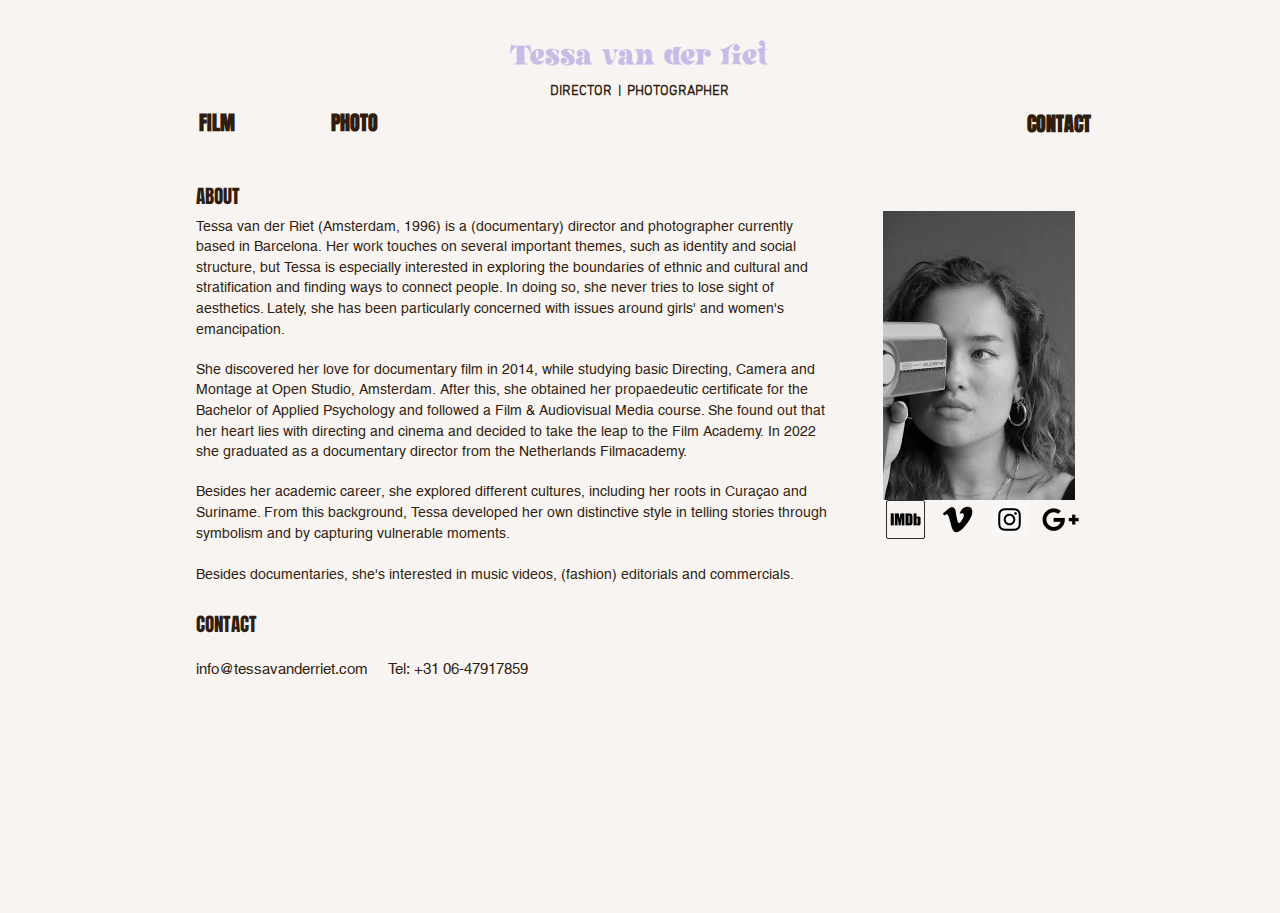
==== commit 745877d9: "remerged hemelsebloem update" ====
--- a/behind-the-camera.html
+++ b/behind-the-camera.html
@@ -432,6 +432,7 @@
 
 <!-- render-head end -->
 <!--render body head beginning-->
+<body>
 
 <style id="topbar">
   .YzqVVZ {
@@ -2744,7 +2745,11 @@
                     <div id="comp-kmt2b2i2" class="MazNVa comp-kmt2b2i2 Spixui-image rYiAuL"><a
                         data-testid="linkElement" href="index.html" target="_self" class="j7pOnl"><wow-image id="img_comp-kmt2b2i2" class="HlRz5e BI8PVQ"><img
                           src="images/TessavanderRiet_LogoWebsite.webp" alt="TessavanderRiet_LogoWebsite.webp"
-                          type="image/webp" style="width:264px;height:56px;object-fit:cover" /></wow-image></a></div>
+                          type="image/webp" style="width:264px;height:56px;object-fit:cover"
+                          /></wow-image></a>
+                          <div class="font_9" style="font-size:14px;text-align:center;">
+                            <span><b>DIRECTOR&nbsp;&nbsp;|&nbsp;&nbsp;PHOTOGRAPHER</b></span>
+                          </div></div>
                     <div class="comp-kowv06to S3GIZZ" id="comp-kowv06to" aria-disabled="false"><a
                         data-testid="linkElement" href="videos.html" target="_self" class="U2uNPe Spixui-button zKbzSQ"
                         aria-disabled="false"><span class="CQ3ICl Spixui-button__label">FILM</span></a></div>
@@ -2873,34 +2878,43 @@
                           <div data-mesh-id="i0xzsijainlineContent" data-testid="inline-content" class="">
                             <div data-mesh-id="i0xzsijainlineContent-gridContainer"
                               data-testid="mesh-container-content">
-                              <form id="comp-kf5c92c8" class="JVi7i2 comp-kf5c92c8 Spixui-form">
+                              <!-- <form id="comp-kf5c92c8" class="JVi7i2 comp-kf5c92c8 Spixui-form">
                                 <div data-mesh-id="comp-kf5c92c8inlineContent" data-testid="inline-content" class="">
                                   <div data-mesh-id="comp-kf5c92c8inlineContent-gridContainer"
                                     data-testid="mesh-container-content">
                                     <div id="comp-kf5c92dc" class="MpKiNN comp-kf5c92dc Spixui-text-input lPl_oN">
                                       <div class="pUnTVX"><input type="text" name="name-*" id="input_comp-kf5c92dc"
                                           class="KvoMHf has-custom-focus Spixui-text-input__input" value=""
+
                                           placeholder="Name *" required="" aria-required="true" maxLength="100"
                                           aria-label="Name *" /></div>
                                     </div>
+
                                     <div id="comp-kf5c92du" class="MpKiNN comp-kf5c92du Spixui-text-input lPl_oN">
                                       <div class="pUnTVX"><input type="email" name="email" id="input_comp-kf5c92du"
                                           class="KvoMHf has-custom-focus Spixui-text-input__input" value=""
+
                                           placeholder="E-mail address *" required="" aria-required="true"
                                           pattern="^.+@.+\.[a-zA-Z]{2,63}$" maxLength="250"
                                           aria-label="E-mail address *" /></div>
                                     </div>
+
                                     <div id="comp-kf5c92dz" class="MpKiNN comp-kf5c92dz Spixui-text-input">
                                       <div class="pUnTVX"><input type="text" name="subject" id="input_comp-kf5c92dz"
                                           class="KvoMHf has-custom-focus Spixui-text-input__input" value=""
                                           placeholder="Subject" aria-required="false" aria-label="Subject" /></div>
                                     </div>
+
                                     <div id="comp-kf5c92e4" class="snt4Te comp-kf5c92e4 Spixui-text-box"><label
                                         for="textarea_comp-kf5c92e4"
                                         class="PSkPrR Spixui-text-box__label"></label><textarea
                                         id="textarea_comp-kf5c92e4"
-                                        class="rEindN has-custom-focus Spixui-text-box__input" placeholder="Message"
-                                        aria-required="false"></textarea></div>
+                                        class="rEindN has-custom-focus Spixui-text-box__input"
+                                        
+                                        placeholder="Message"
+                                        aria-required="false"></textarea>
+                                      </div>
+
                                     <div id="comp-kf5c92en" class="BaOVQ8 tz5f0K comp-kf5c92en Spixui-rich-text"
                                       data-testid="richTextElement">
                                       <p dir="ltr" style="font-size:14px; text-align:left;"><span
@@ -2908,13 +2922,13 @@
                                             style="font-family:helvetica-w01-roman,helvetica-w02-roman,helvetica-lt-w10-roman,sans-serif;"><span
                                               style="font-size:14px;">Bericht ontvangen!</span></span></span></p>
                                     </div>
+
                                     <div class="comp-kf5c92ee R6ex7N" id="comp-kf5c92ee" aria-disabled="false"><button
-                                        aria-disabled="false" data-testid="buttonElement"
-                                        class="kuTaGy Spixui-button zKbzSQ"><span
+                                        aria-disabled="false" data-testid="buttonElement" class="kuTaGy Spixui-button zKbzSQ"><span
                                           class="M3I7Z2 Spixui-button__label">Send</span></button></div>
                                   </div>
                                 </div>
-                              </form>
+                              </form> -->
                             </div>
                           </div>
                         </div>
